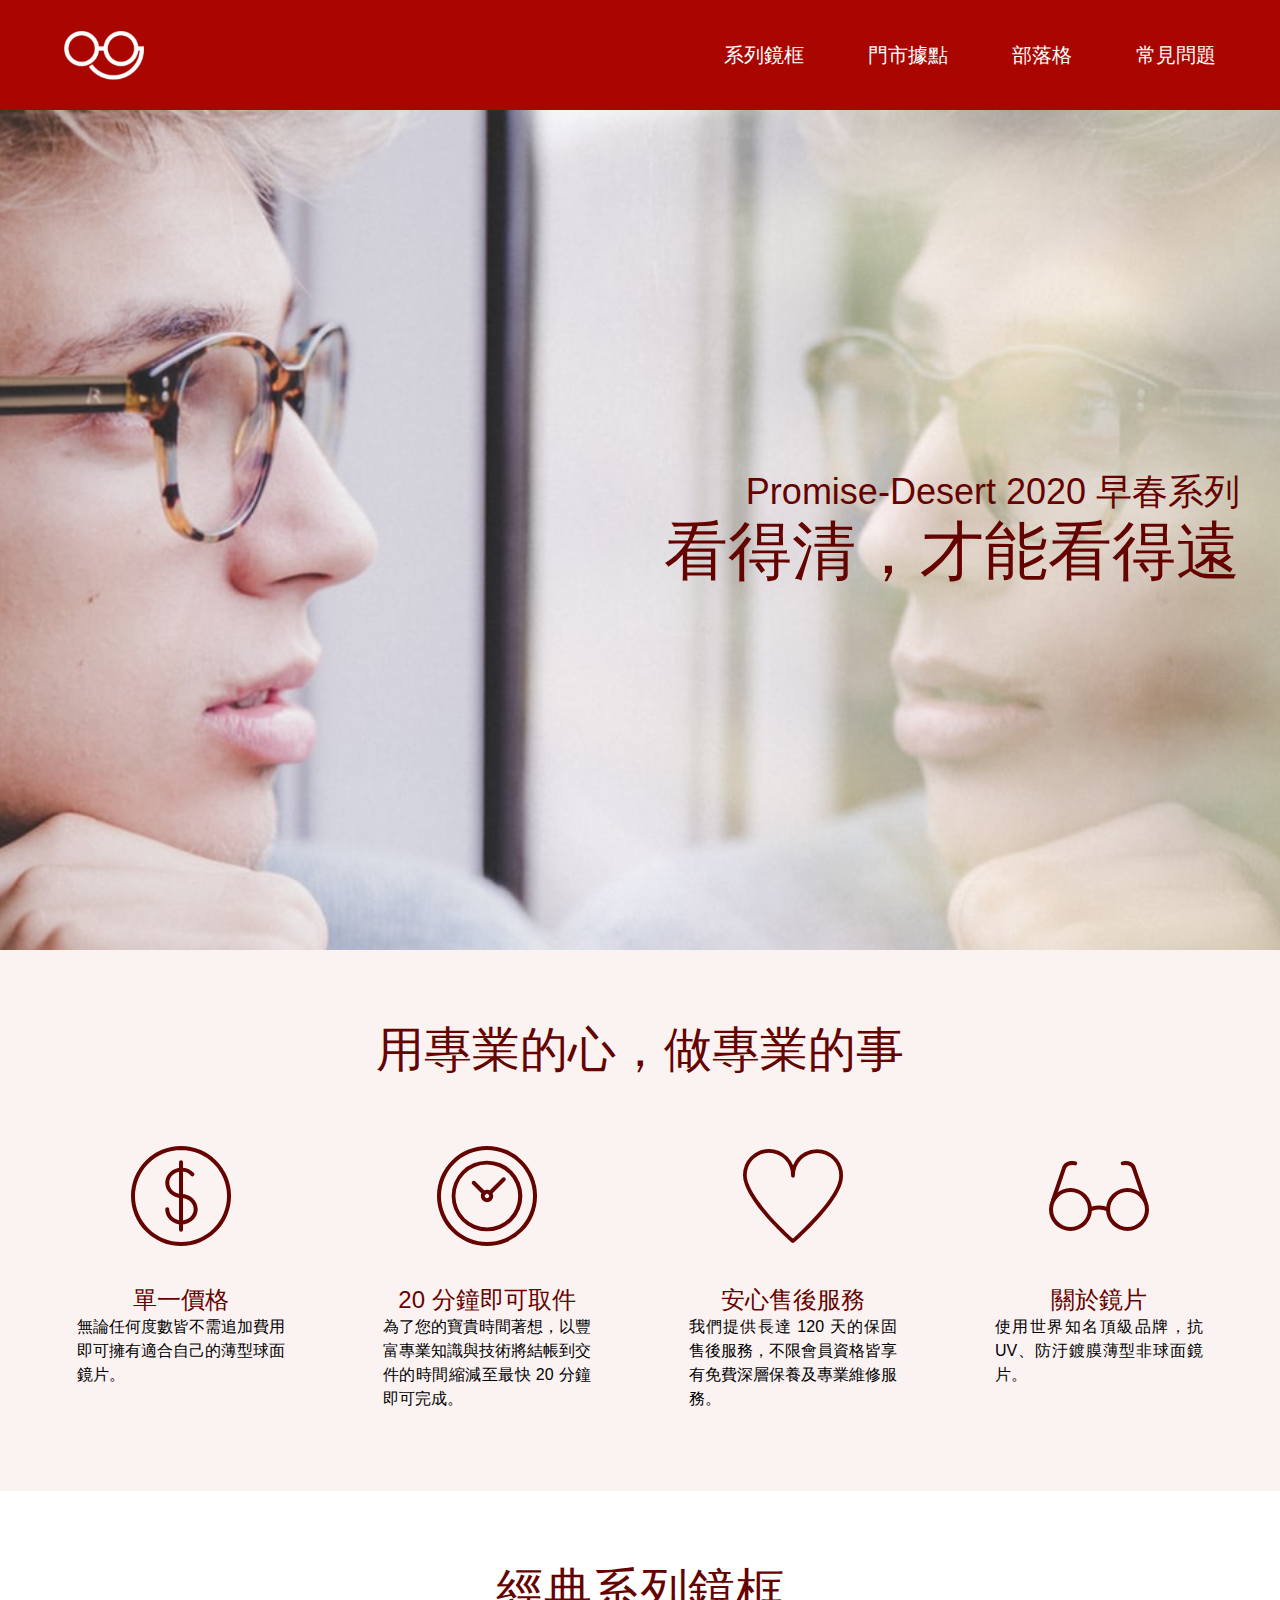
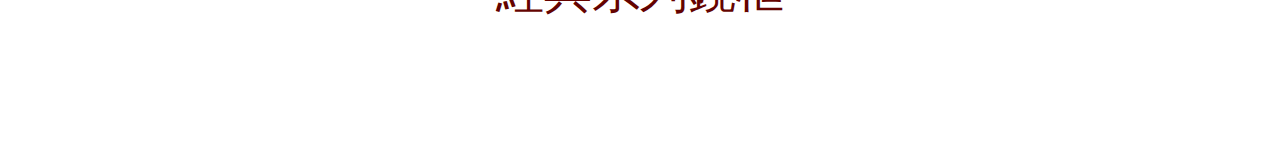
==== week3_homeWork/index.html @ 929990c9 "working hard" ====
<!DOCTYPE html>
<html lang="en">
<head>
  <meta charset="UTF-8">
  <meta name="viewport" content="width=device-width, initial-scale=1.0">
  <title>首頁</title>
  <link rel="stylesheet" href="css/style.min.css">
</head>
<body>
  <nav class="navBar">
    <div class="navWrap">
      <a href="#">
        <h1 class="nav-logo">六角眼鏡舖</h1>
      </a>
      <ul class="nav-list">
        <li class="nav-list-item"><a href="#">系列鏡框</a></li>
        <li class="nav-list-item"><a href="#">門市據點</a></li>
        <li class="nav-list-item"><a href="#">部落格</a></li>
        <li class="nav-list-item"><a href="#">常見問題</a></li>
      </ul>
    </div>
  </nav>
  <header class="banner">
    <div class="container h-100">
      <div class="banner-block h-100">
        <div class="banner-title">
          <h3>Promise-Desert 2020 早春系列</h3>
          <h2>看得清，才能看得遠</h2>
        </div>
      </div>
    </div>
  </header>
  <main>
    <section class="pro-section">
      <div class="container">
        <p class="section-title">用專業的心，做專業的事</p>
        <ul class="pro-list">
          <li class="pro-list-item">
            <div class="item-icon-dollar"></div>
            <h3>單一價格</h3>
            <p>無論任何度數皆不需追加費用即可擁有適合自己的薄型球面鏡片。</p>
          </li>
          <li class="pro-list-item">
            <div class="item-icon-clock"></div>
            <h3>20 分鐘即可取件</h3>
            <p>為了您的寶貴時間著想，以豐富專業知識與技術將結帳到交件的時間縮減至最快 20 分鐘即可完成。</p>
          </li>
          <li class="pro-list-item">
            <div class="item-icon-heart"></div>
            <h3>安心售後服務</h3>
            <p>我們提供長達 120 天的保固售後服務，不限會員資格皆享有免費深層保養及專業維修服務。</p>
          </li>
          <li class="pro-list-item">
            <div class="item-icon-glasses"></div>
            <h3>關於鏡片</h3>
            <p>使用世界知名頂級品牌，抗UV、防汙鍍膜薄型非球面鏡片。</p>
          </li>
        </ul>
      </div>
    </section>
    <section class="classic-section">
      <div class="container">
        <p class="section-title">經典系列鏡框</p>
        <ul class="pro-list">
          <li class="pro-list-item">
          </li>
          <li class="pro-list-item">
          </li>
          <li class="pro-list-item">
          </li>
          <li class="pro-list-item">
          </li>
        </ul>
      </div>
    </section>
    <section></section>
    <section></section>
    <section></section>
  </main>
  <footer class="container"></footer>
</body>
</html>
---- week3_homeWork/css/style.min.css ----
html,body,div,span,applet,object,iframe,h1,h2,h3,h4,h5,h6,p,blockquote,pre,a,abbr,acronym,address,big,cite,code,del,dfn,em,img,ins,kbd,q,s,samp,small,strike,strong,sub,sup,tt,var,b,u,i,center,dl,dt,dd,ol,ul,li,fieldset,form,label,legend,table,caption,tbody,tfoot,thead,tr,th,td,article,aside,canvas,details,embed,figure,figcaption,footer,header,hgroup,menu,nav,output,ruby,section,summary,time,mark,audio,video{margin:0;padding:0;border:0;font-size:100%;font:inherit;vertical-align:baseline}article,aside,details,figcaption,figure,footer,header,hgroup,menu,nav,section{display:block}body{line-height:1}ol,ul{list-style:none}blockquote,q{quotes:none}blockquote:before,blockquote:after,q:before,q:after{content:'';content:none}table{border-collapse:collapse;border-spacing:0}.h-100{height:100%}*{-webkit-box-sizing:border-box;box-sizing:border-box}body{font-family:-apple-system, BlinkMacSystemFont, "Segoe UI", "Microsoft JhengHei", Roboto, "Helvetica Neue", Arial, sans-serif;line-height:1.5}h1,h2,h3,h4,h5,h6{line-height:1.2}.container{max-width:1224px;margin:0 auto;padding-left:12px;padding-right:12px}.navBar{background-color:#aa0601;font-size:20px}.navBar .navWrap{display:-webkit-box;display:-ms-flexbox;display:flex;-webkit-box-pack:justify;-ms-flex-pack:justify;justify-content:space-between}.navBar .navWrap .nav-logo{background-image:url("../images/logo-new_工作區域 1.png");background-position:center center;background-repeat:no-repeat;width:80px;height:100%;text-indent:-999em;margin-left:64px}.navBar .navWrap .nav-list{display:-webkit-box;display:-ms-flexbox;display:flex;-webkit-box-pack:end;-ms-flex-pack:end;justify-content:flex-end}.navBar .navWrap .nav-list .nav-list-item{margin-top:40px;margin-right:64px;margin-bottom:40px}.navBar .navWrap .nav-list .nav-list-item a{text-decoration:none;color:white}.banner{height:840px;color:#650300;font-weight:500;background-image:url("../images/68.png");background-position:center center;background-size:cover}.banner .banner-block{display:-webkit-box;display:-ms-flexbox;display:flex;-webkit-box-pack:end;-ms-flex-pack:end;justify-content:flex-end;-webkit-box-align:center;-ms-flex-align:center;align-items:center}.banner .banner-block .banner-title{text-align:right}.banner .banner-block .banner-title h3{font-size:36px}.banner .banner-block .banner-title h2{font-size:64px}.section-title{padding-top:64px;padding-bottom:60px;font-size:48px;text-align:center}.pro-section{background-color:rgba(170,6,1,0.05)}.pro-section .section-title{color:#650300}.pro-list{display:-webkit-box;display:-ms-flexbox;display:flex;-webkit-box-pack:justify;-ms-flex-pack:justify;justify-content:space-between;-webkit-box-align:start;-ms-flex-align:start;align-items:flex-start}.pro-list .pro-list-item{display:-webkit-box;display:-ms-flexbox;display:flex;-ms-flex-wrap:wrap;flex-wrap:wrap;-webkit-box-pack:center;-ms-flex-pack:center;justify-content:center;-ms-flex-line-pack:center;align-content:center;margin-bottom:80px;width:23.5%}.pro-list .pro-list-item .item-icon-dollar,.pro-list .pro-list-item .item-icon-clock,.pro-list .pro-list-item .item-icon-heart,.pro-list .pro-list-item .item-icon-glasses{width:100%;height:100px;background-position:center center;background-repeat:no-repeat}.pro-list .pro-list-item h3{color:#650300;font-size:24px;padding-top:40px}.pro-list .pro-list-item p{text-align:justify;padding:0 37px}.item-icon-dollar{background-image:url("../images/iconfinder_circle-dollar_430089.svg")}.item-icon-clock{background-image:url("../images/iconfinder_clock-1_430090.svg")}.item-icon-heart{background-image:url("../images/iconfinder_heart_430099.svg")}.item-icon-glasses{background-image:url("../images/iconfinder_glasses_430098 (1).svg")}.classic-section .section-title{color:#650300}
/*# sourceMappingURL=style.min.css.map */
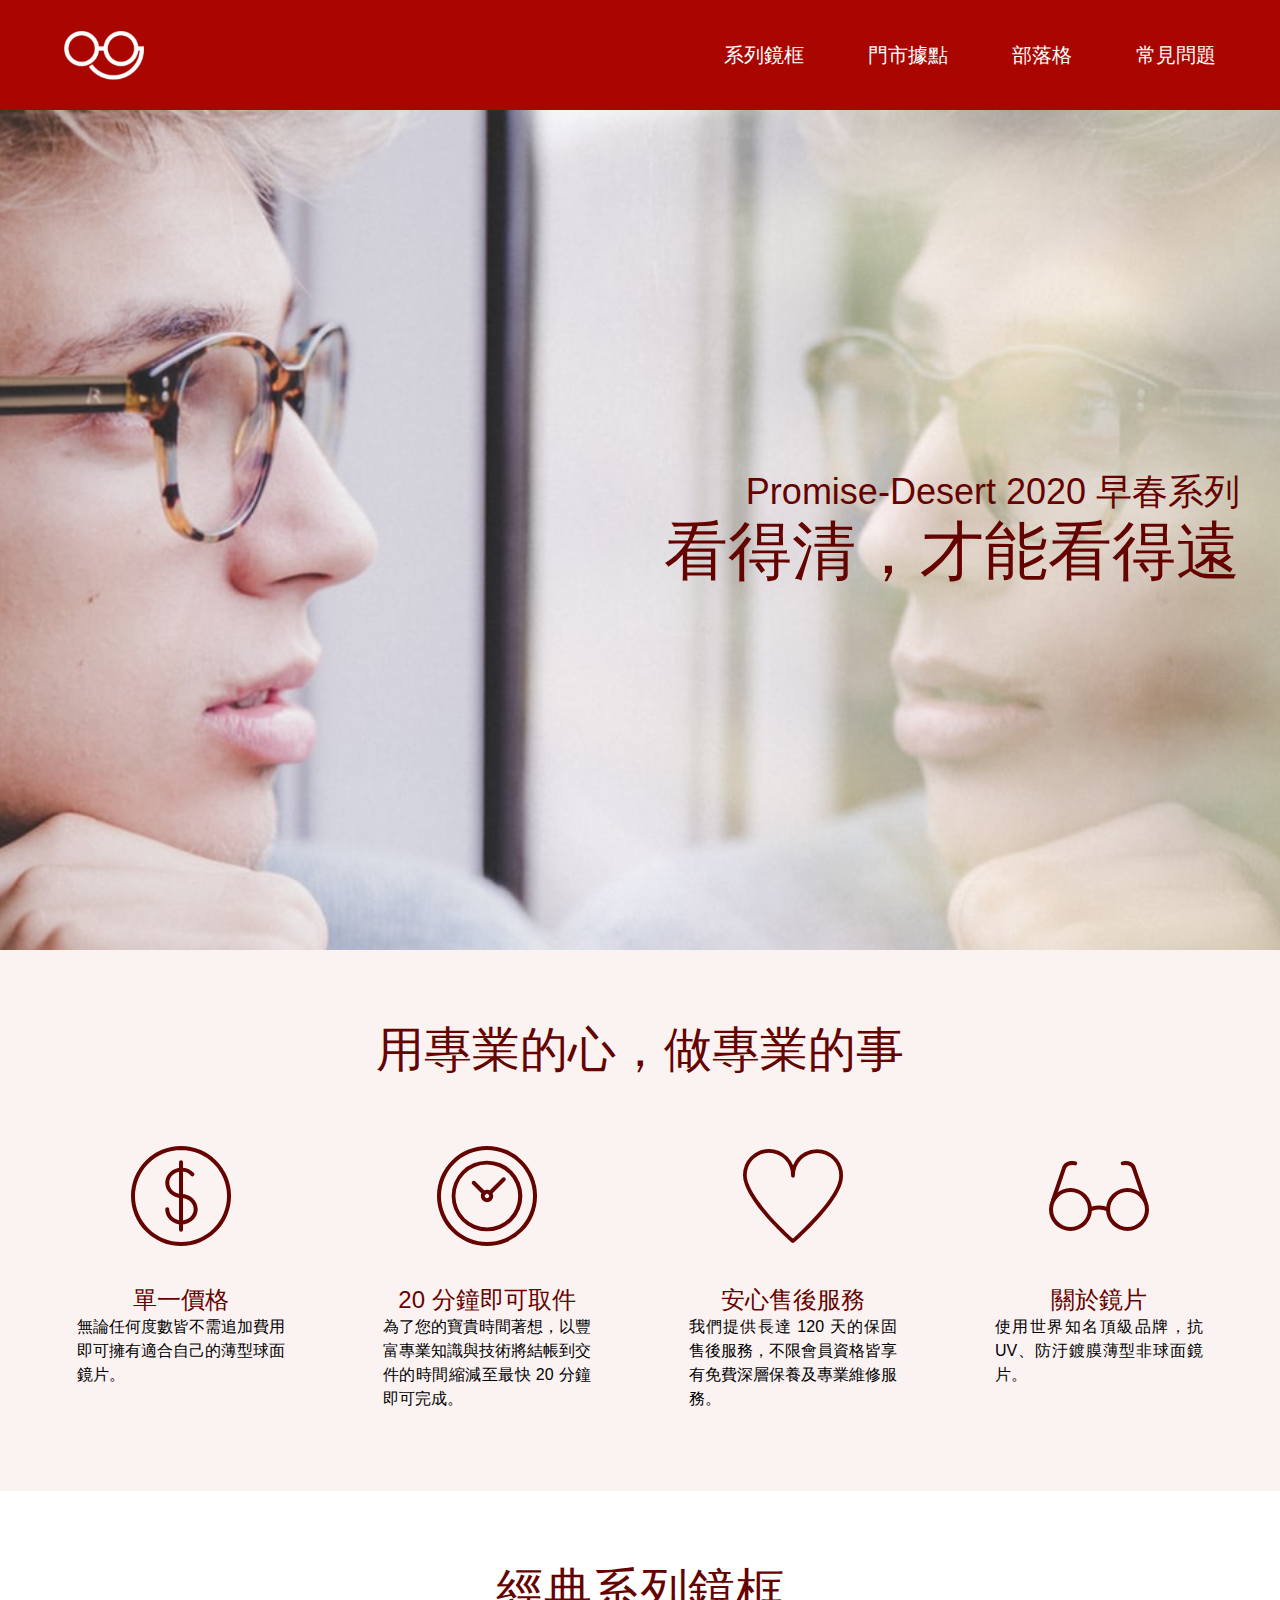
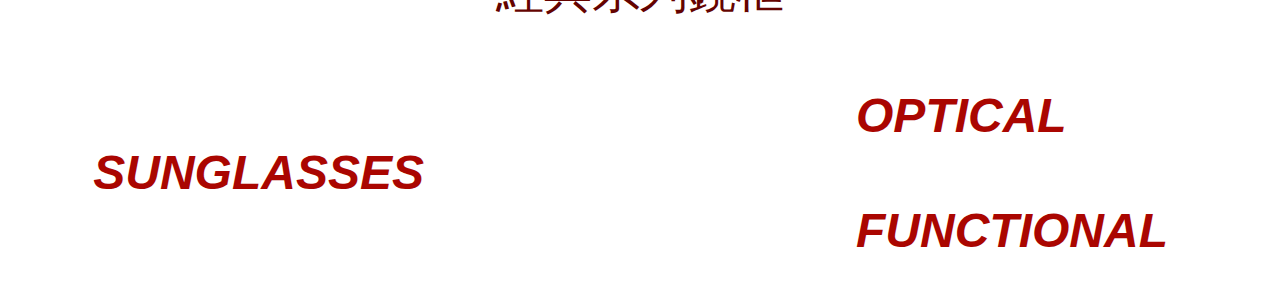
==== commit df8debf5: "working hard" ====
--- a/week3_homeWork/index.html
+++ b/week3_homeWork/index.html
@@ -61,14 +61,18 @@
     <section class="classic-section">
       <div class="container">
         <p class="section-title">經典系列鏡框</p>
-        <ul class="pro-list">
-          <li class="pro-list-item">
+        <ul class="classic-list">
+          <li class="classic-list-item w-100">
+            <img src="/images/8.png" alt="" class="item-img">
+            <h3><img src="/images/iconfinder_44_2529968.svg" alt="">OPTICAL</h3>
           </li>
-          <li class="pro-list-item">
+          <li class="classic-list-item w-100">
+            <img src="/images/pic.png" alt="" class="item-img">
+            <h3><img src="/images/Layer_1.svg" alt="">SUNGLASSES</h3>
           </li>
-          <li class="pro-list-item">
-          </li>
-          <li class="pro-list-item">
+          <li class="classic-list-item w-100">
+            <img src="/images/28.png" alt="" class="item-img">
+            <h3><img src="/images/Page-1.svg" alt="">FUNCTIONAL</h3>
           </li>
         </ul>
       </div>
--- a/week3_homeWork/css/style.min.css
+++ b/week3_homeWork/css/style.min.css
@@ -1,2 +1,2 @@
-html,body,div,span,applet,object,iframe,h1,h2,h3,h4,h5,h6,p,blockquote,pre,a,abbr,acronym,address,big,cite,code,del,dfn,em,img,ins,kbd,q,s,samp,small,strike,strong,sub,sup,tt,var,b,u,i,center,dl,dt,dd,ol,ul,li,fieldset,form,label,legend,table,caption,tbody,tfoot,thead,tr,th,td,article,aside,canvas,details,embed,figure,figcaption,footer,header,hgroup,menu,nav,output,ruby,section,summary,time,mark,audio,video{margin:0;padding:0;border:0;font-size:100%;font:inherit;vertical-align:baseline}article,aside,details,figcaption,figure,footer,header,hgroup,menu,nav,section{display:block}body{line-height:1}ol,ul{list-style:none}blockquote,q{quotes:none}blockquote:before,blockquote:after,q:before,q:after{content:'';content:none}table{border-collapse:collapse;border-spacing:0}.h-100{height:100%}*{-webkit-box-sizing:border-box;box-sizing:border-box}body{font-family:-apple-system, BlinkMacSystemFont, "Segoe UI", "Microsoft JhengHei", Roboto, "Helvetica Neue", Arial, sans-serif;line-height:1.5}h1,h2,h3,h4,h5,h6{line-height:1.2}.container{max-width:1224px;margin:0 auto;padding-left:12px;padding-right:12px}.navBar{background-color:#aa0601;font-size:20px}.navBar .navWrap{display:-webkit-box;display:-ms-flexbox;display:flex;-webkit-box-pack:justify;-ms-flex-pack:justify;justify-content:space-between}.navBar .navWrap .nav-logo{background-image:url("../images/logo-new_工作區域 1.png");background-position:center center;background-repeat:no-repeat;width:80px;height:100%;text-indent:-999em;margin-left:64px}.navBar .navWrap .nav-list{display:-webkit-box;display:-ms-flexbox;display:flex;-webkit-box-pack:end;-ms-flex-pack:end;justify-content:flex-end}.navBar .navWrap .nav-list .nav-list-item{margin-top:40px;margin-right:64px;margin-bottom:40px}.navBar .navWrap .nav-list .nav-list-item a{text-decoration:none;color:white}.banner{height:840px;color:#650300;font-weight:500;background-image:url("../images/68.png");background-position:center center;background-size:cover}.banner .banner-block{display:-webkit-box;display:-ms-flexbox;display:flex;-webkit-box-pack:end;-ms-flex-pack:end;justify-content:flex-end;-webkit-box-align:center;-ms-flex-align:center;align-items:center}.banner .banner-block .banner-title{text-align:right}.banner .banner-block .banner-title h3{font-size:36px}.banner .banner-block .banner-title h2{font-size:64px}.section-title{padding-top:64px;padding-bottom:60px;font-size:48px;text-align:center}.pro-section{background-color:rgba(170,6,1,0.05)}.pro-section .section-title{color:#650300}.pro-list{display:-webkit-box;display:-ms-flexbox;display:flex;-webkit-box-pack:justify;-ms-flex-pack:justify;justify-content:space-between;-webkit-box-align:start;-ms-flex-align:start;align-items:flex-start}.pro-list .pro-list-item{display:-webkit-box;display:-ms-flexbox;display:flex;-ms-flex-wrap:wrap;flex-wrap:wrap;-webkit-box-pack:center;-ms-flex-pack:center;justify-content:center;-ms-flex-line-pack:center;align-content:center;margin-bottom:80px;width:23.5%}.pro-list .pro-list-item .item-icon-dollar,.pro-list .pro-list-item .item-icon-clock,.pro-list .pro-list-item .item-icon-heart,.pro-list .pro-list-item .item-icon-glasses{width:100%;height:100px;background-position:center center;background-repeat:no-repeat}.pro-list .pro-list-item h3{color:#650300;font-size:24px;padding-top:40px}.pro-list .pro-list-item p{text-align:justify;padding:0 37px}.item-icon-dollar{background-image:url("../images/iconfinder_circle-dollar_430089.svg")}.item-icon-clock{background-image:url("../images/iconfinder_clock-1_430090.svg")}.item-icon-heart{background-image:url("../images/iconfinder_heart_430099.svg")}.item-icon-glasses{background-image:url("../images/iconfinder_glasses_430098 (1).svg")}.classic-section .section-title{color:#650300}
+html,body,div,span,applet,object,iframe,h1,h2,h3,h4,h5,h6,p,blockquote,pre,a,abbr,acronym,address,big,cite,code,del,dfn,em,img,ins,kbd,q,s,samp,small,strike,strong,sub,sup,tt,var,b,u,i,center,dl,dt,dd,ol,ul,li,fieldset,form,label,legend,table,caption,tbody,tfoot,thead,tr,th,td,article,aside,canvas,details,embed,figure,figcaption,footer,header,hgroup,menu,nav,output,ruby,section,summary,time,mark,audio,video{margin:0;padding:0;border:0;font-size:100%;font:inherit;vertical-align:baseline}article,aside,details,figcaption,figure,footer,header,hgroup,menu,nav,section{display:block}body{line-height:1}ol,ul{list-style:none}blockquote,q{quotes:none}blockquote:before,blockquote:after,q:before,q:after{content:'';content:none}table{border-collapse:collapse;border-spacing:0}.h-100{height:100%}.w-100{width:100%}*{-webkit-box-sizing:border-box;box-sizing:border-box}body{font-family:-apple-system, BlinkMacSystemFont, "Segoe UI", "Microsoft JhengHei", Roboto, "Helvetica Neue", Arial, sans-serif;line-height:1.5}h1,h2,h3,h4,h5,h6{line-height:1.2}.container{max-width:1224px;margin:0 auto;padding-left:12px;padding-right:12px}.navBar{background-color:#aa0601;font-size:20px}.navBar .navWrap{display:-webkit-box;display:-ms-flexbox;display:flex;-webkit-box-pack:justify;-ms-flex-pack:justify;justify-content:space-between}.navBar .navWrap .nav-logo{background-image:url("../images/logo-new_工作區域 1.png");background-position:center center;background-repeat:no-repeat;width:80px;height:100%;text-indent:-999em;margin-left:64px}.navBar .navWrap .nav-list{display:-webkit-box;display:-ms-flexbox;display:flex;-webkit-box-pack:end;-ms-flex-pack:end;justify-content:flex-end}.navBar .navWrap .nav-list .nav-list-item{margin-top:40px;margin-right:64px;margin-bottom:40px}.navBar .navWrap .nav-list .nav-list-item a{text-decoration:none;color:white}.banner{height:840px;color:#650300;font-weight:500;background-image:url("../images/68.png");background-position:center center;background-size:cover}.banner .banner-block{display:-webkit-box;display:-ms-flexbox;display:flex;-webkit-box-pack:end;-ms-flex-pack:end;justify-content:flex-end;-webkit-box-align:center;-ms-flex-align:center;align-items:center}.banner .banner-block .banner-title{text-align:right}.banner .banner-block .banner-title h3{font-size:36px}.banner .banner-block .banner-title h2{font-size:64px}.section-title{padding-top:64px;padding-bottom:60px;font-size:48px;text-align:center}.pro-section{background-color:rgba(170,6,1,0.05)}.pro-section .section-title{color:#650300}.pro-list{display:-webkit-box;display:-ms-flexbox;display:flex;-webkit-box-pack:justify;-ms-flex-pack:justify;justify-content:space-between;-webkit-box-align:start;-ms-flex-align:start;align-items:flex-start}.pro-list .pro-list-item{display:-webkit-box;display:-ms-flexbox;display:flex;-ms-flex-wrap:wrap;flex-wrap:wrap;-webkit-box-pack:center;-ms-flex-pack:center;justify-content:center;-ms-flex-line-pack:center;align-content:center;margin-bottom:80px;width:23.5%}.pro-list .pro-list-item .item-icon-dollar,.pro-list .pro-list-item .item-icon-clock,.pro-list .pro-list-item .item-icon-heart,.pro-list .pro-list-item .item-icon-glasses{width:100%;height:100px;background-position:center center;background-repeat:no-repeat}.pro-list .pro-list-item h3{color:#650300;font-size:24px;padding-top:40px}.pro-list .pro-list-item p{text-align:justify;padding:0 37px}.item-icon-dollar{background-image:url("../images/iconfinder_circle-dollar_430089.svg")}.item-icon-clock{background-image:url("../images/iconfinder_clock-1_430090.svg")}.item-icon-heart{background-image:url("../images/iconfinder_heart_430099.svg")}.item-icon-glasses{background-image:url("../images/iconfinder_glasses_430098 (1).svg")}.classic-section .section-title{color:#650300}.classic-list{display:-webkit-box;display:-ms-flexbox;display:flex;-ms-flex-wrap:wrap;flex-wrap:wrap}.classic-list .classic-list-item{display:-webkit-box;display:-ms-flexbox;display:flex;-ms-flex-wrap:nowrap;flex-wrap:nowrap}.classic-list .classic-list-item .item-img{width:66%;margin-right:2%;margin-bottom:2rem}.classic-list .classic-list-item h3{display:-webkit-box;display:-ms-flexbox;display:flex;-webkit-box-pack:center;-ms-flex-pack:center;justify-content:center;-webkit-box-align:center;-ms-flex-align:center;align-items:center;color:#aa0601;font-size:48px;font-weight:bold;font-style:italic}.classic-list .classic-list-item:nth-child(odd){-webkit-box-orient:horizontal;-webkit-box-direction:normal;-ms-flex-direction:row;flex-direction:row}.classic-list .classic-list-item:nth-child(even){-webkit-box-orient:horizontal;-webkit-box-direction:reverse;-ms-flex-direction:row-reverse;flex-direction:row-reverse}.classic-list .classic-list-item:last-child{margin-bottom:3rem}
 /*# sourceMappingURL=style.min.css.map */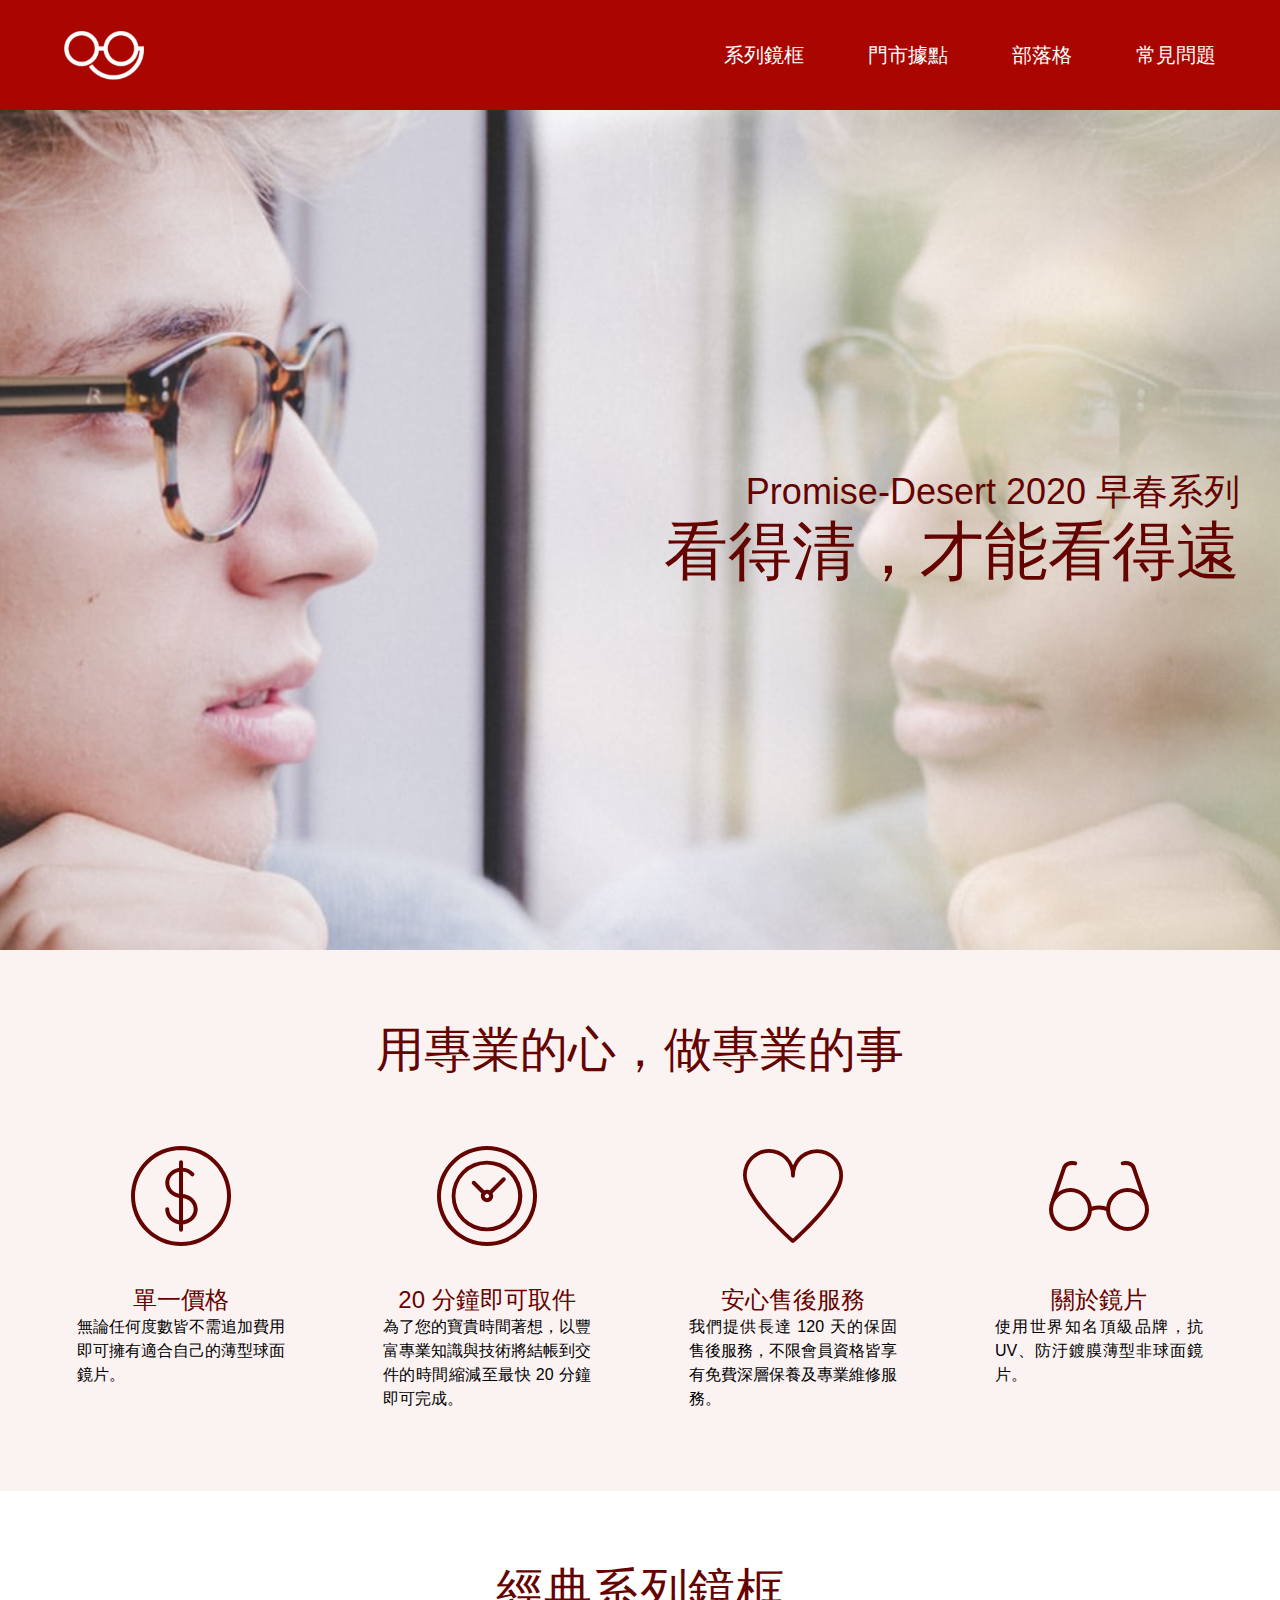
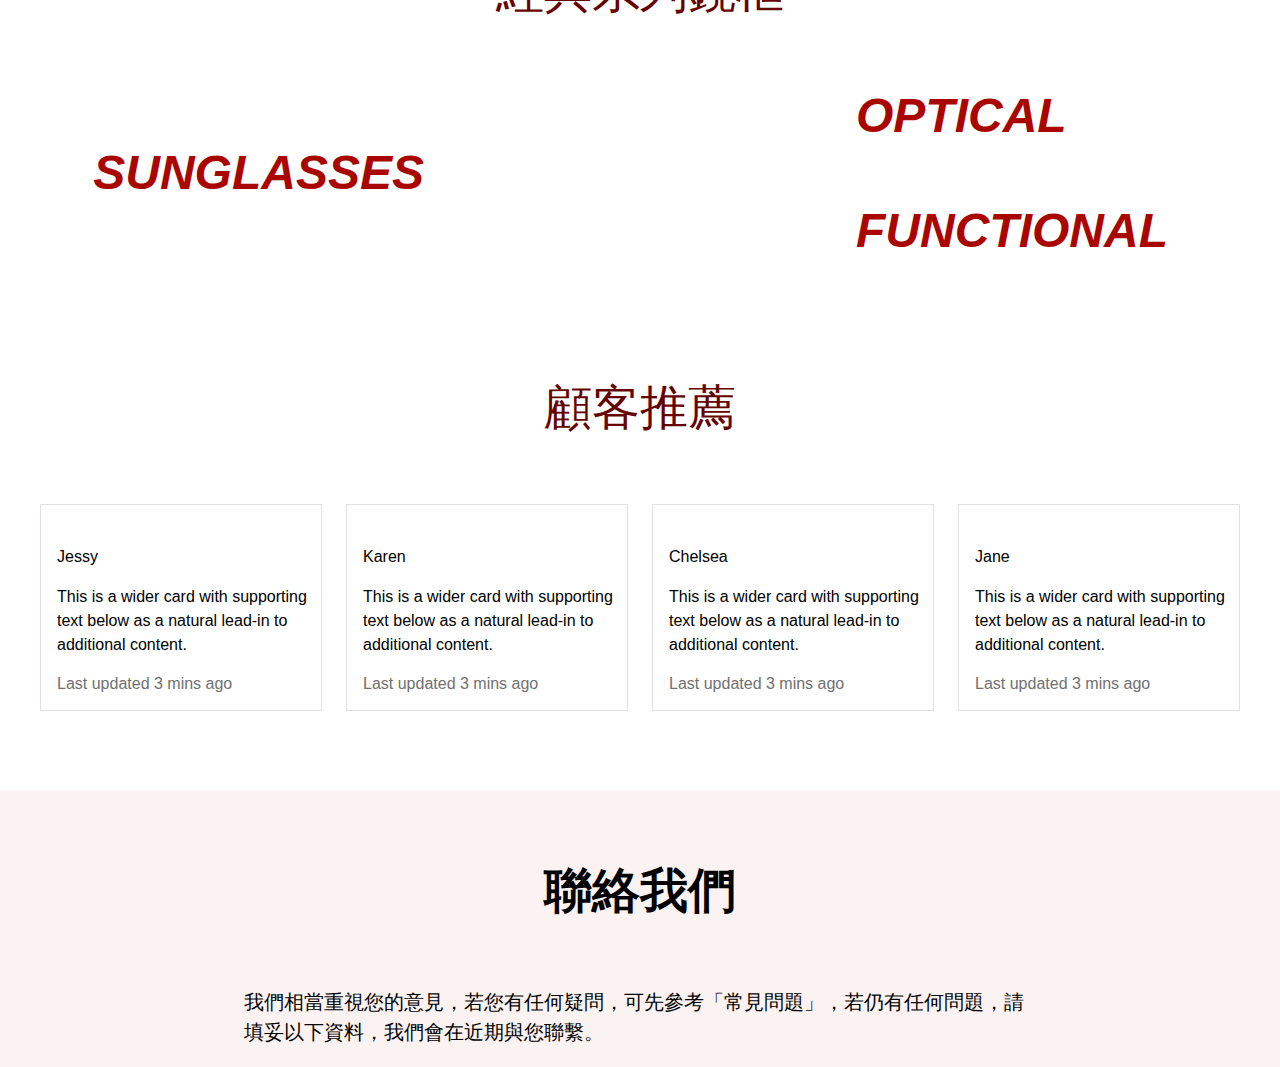
==== commit ac9d2e3a: "working hard" ====
--- a/week3_homeWork/index.html
+++ b/week3_homeWork/index.html
@@ -77,9 +77,44 @@
         </ul>
       </div>
     </section>
-    <section></section>
-    <section></section>
-    <section></section>
+    <section class="joint-section">
+    </section>
+    <section class="recommend-section">
+      <div class="container">
+        <p class="section-title">顧客推薦</p>
+        <ul class="recommend-list">
+          <li class="recommend-list-item">
+            <img src="/images/18.png" alt="">
+            <p class="name">Jessy</p>
+            <p class="content">This is a wider card with supporting text below as a natural lead-in to additional content.</p>
+            <p class="update-time">Last updated 3 mins ago</p>
+          </li>
+          <li class="recommend-list-item">
+            <img src="/images/25.png" alt="">
+            <p class="name">Karen</p>
+            <p class="content">This is a wider card with supporting text below as a natural lead-in to additional content.</p>
+            <p class="update-time">Last updated 3 mins ago</p>
+          </li>
+          <li class="recommend-list-item">
+            <img src="/images/36.png" alt="">
+            <p class="name">Chelsea</p>
+            <p class="content">This is a wider card with supporting text below as a natural lead-in to additional content.</p>
+            <p class="update-time">Last updated 3 mins ago</p>
+          </li>
+          <li class="recommend-list-item">
+            <img src="/images/45.png" alt="">
+            <p class="name">Jane</p>
+            <p class="content">This is a wider card with supporting text below as a natural lead-in to additional content.</p>
+            <p class="update-time">Last updated 3 mins ago</p>
+          </li>
+        </ul>
+    </section>
+    <section class="contact-section">
+      <div class="contact-container">
+        <p class="section-title">聯絡我們</p>
+        <p class="contact">我們相當重視您的意見，若您有任何疑問，可先參考「常見問題」，若仍有任何問題，請填妥以下資料，我們會在近期與您聯繫。</p>
+      </div>
+    </section>
   </main>
   <footer class="container"></footer>
 </body>
--- a/week3_homeWork/css/style.min.css
+++ b/week3_homeWork/css/style.min.css
@@ -1,2 +1,2 @@
-html,body,div,span,applet,object,iframe,h1,h2,h3,h4,h5,h6,p,blockquote,pre,a,abbr,acronym,address,big,cite,code,del,dfn,em,img,ins,kbd,q,s,samp,small,strike,strong,sub,sup,tt,var,b,u,i,center,dl,dt,dd,ol,ul,li,fieldset,form,label,legend,table,caption,tbody,tfoot,thead,tr,th,td,article,aside,canvas,details,embed,figure,figcaption,footer,header,hgroup,menu,nav,output,ruby,section,summary,time,mark,audio,video{margin:0;padding:0;border:0;font-size:100%;font:inherit;vertical-align:baseline}article,aside,details,figcaption,figure,footer,header,hgroup,menu,nav,section{display:block}body{line-height:1}ol,ul{list-style:none}blockquote,q{quotes:none}blockquote:before,blockquote:after,q:before,q:after{content:'';content:none}table{border-collapse:collapse;border-spacing:0}.h-100{height:100%}.w-100{width:100%}*{-webkit-box-sizing:border-box;box-sizing:border-box}body{font-family:-apple-system, BlinkMacSystemFont, "Segoe UI", "Microsoft JhengHei", Roboto, "Helvetica Neue", Arial, sans-serif;line-height:1.5}h1,h2,h3,h4,h5,h6{line-height:1.2}.container{max-width:1224px;margin:0 auto;padding-left:12px;padding-right:12px}.navBar{background-color:#aa0601;font-size:20px}.navBar .navWrap{display:-webkit-box;display:-ms-flexbox;display:flex;-webkit-box-pack:justify;-ms-flex-pack:justify;justify-content:space-between}.navBar .navWrap .nav-logo{background-image:url("../images/logo-new_工作區域 1.png");background-position:center center;background-repeat:no-repeat;width:80px;height:100%;text-indent:-999em;margin-left:64px}.navBar .navWrap .nav-list{display:-webkit-box;display:-ms-flexbox;display:flex;-webkit-box-pack:end;-ms-flex-pack:end;justify-content:flex-end}.navBar .navWrap .nav-list .nav-list-item{margin-top:40px;margin-right:64px;margin-bottom:40px}.navBar .navWrap .nav-list .nav-list-item a{text-decoration:none;color:white}.banner{height:840px;color:#650300;font-weight:500;background-image:url("../images/68.png");background-position:center center;background-size:cover}.banner .banner-block{display:-webkit-box;display:-ms-flexbox;display:flex;-webkit-box-pack:end;-ms-flex-pack:end;justify-content:flex-end;-webkit-box-align:center;-ms-flex-align:center;align-items:center}.banner .banner-block .banner-title{text-align:right}.banner .banner-block .banner-title h3{font-size:36px}.banner .banner-block .banner-title h2{font-size:64px}.section-title{padding-top:64px;padding-bottom:60px;font-size:48px;text-align:center}.pro-section{background-color:rgba(170,6,1,0.05)}.pro-section .section-title{color:#650300}.pro-list{display:-webkit-box;display:-ms-flexbox;display:flex;-webkit-box-pack:justify;-ms-flex-pack:justify;justify-content:space-between;-webkit-box-align:start;-ms-flex-align:start;align-items:flex-start}.pro-list .pro-list-item{display:-webkit-box;display:-ms-flexbox;display:flex;-ms-flex-wrap:wrap;flex-wrap:wrap;-webkit-box-pack:center;-ms-flex-pack:center;justify-content:center;-ms-flex-line-pack:center;align-content:center;margin-bottom:80px;width:23.5%}.pro-list .pro-list-item .item-icon-dollar,.pro-list .pro-list-item .item-icon-clock,.pro-list .pro-list-item .item-icon-heart,.pro-list .pro-list-item .item-icon-glasses{width:100%;height:100px;background-position:center center;background-repeat:no-repeat}.pro-list .pro-list-item h3{color:#650300;font-size:24px;padding-top:40px}.pro-list .pro-list-item p{text-align:justify;padding:0 37px}.item-icon-dollar{background-image:url("../images/iconfinder_circle-dollar_430089.svg")}.item-icon-clock{background-image:url("../images/iconfinder_clock-1_430090.svg")}.item-icon-heart{background-image:url("../images/iconfinder_heart_430099.svg")}.item-icon-glasses{background-image:url("../images/iconfinder_glasses_430098 (1).svg")}.classic-section .section-title{color:#650300}.classic-list{display:-webkit-box;display:-ms-flexbox;display:flex;-ms-flex-wrap:wrap;flex-wrap:wrap}.classic-list .classic-list-item{display:-webkit-box;display:-ms-flexbox;display:flex;-ms-flex-wrap:nowrap;flex-wrap:nowrap}.classic-list .classic-list-item .item-img{width:66%;margin-right:2%;margin-bottom:2rem}.classic-list .classic-list-item h3{display:-webkit-box;display:-ms-flexbox;display:flex;-webkit-box-pack:center;-ms-flex-pack:center;justify-content:center;-webkit-box-align:center;-ms-flex-align:center;align-items:center;color:#aa0601;font-size:48px;font-weight:bold;font-style:italic}.classic-list .classic-list-item:nth-child(odd){-webkit-box-orient:horizontal;-webkit-box-direction:normal;-ms-flex-direction:row;flex-direction:row}.classic-list .classic-list-item:nth-child(even){-webkit-box-orient:horizontal;-webkit-box-direction:reverse;-ms-flex-direction:row-reverse;flex-direction:row-reverse}.classic-list .classic-list-item:last-child{margin-bottom:3rem}
+html,body,div,span,applet,object,iframe,h1,h2,h3,h4,h5,h6,p,blockquote,pre,a,abbr,acronym,address,big,cite,code,del,dfn,em,img,ins,kbd,q,s,samp,small,strike,strong,sub,sup,tt,var,b,u,i,center,dl,dt,dd,ol,ul,li,fieldset,form,label,legend,table,caption,tbody,tfoot,thead,tr,th,td,article,aside,canvas,details,embed,figure,figcaption,footer,header,hgroup,menu,nav,output,ruby,section,summary,time,mark,audio,video{margin:0;padding:0;border:0;font-size:100%;font:inherit;vertical-align:baseline}article,aside,details,figcaption,figure,footer,header,hgroup,menu,nav,section{display:block}body{line-height:1}ol,ul{list-style:none}blockquote,q{quotes:none}blockquote:before,blockquote:after,q:before,q:after{content:'';content:none}table{border-collapse:collapse;border-spacing:0}.h-100{height:100%}.w-100{width:100%}*{-webkit-box-sizing:border-box;box-sizing:border-box}body{font-family:-apple-system, BlinkMacSystemFont, "Segoe UI", "Microsoft JhengHei", Roboto, "Helvetica Neue", Arial, sans-serif;line-height:1.5}h1,h2,h3,h4,h5,h6{line-height:1.2}.container{max-width:1224px;margin:0 auto;padding-left:12px;padding-right:12px}.contact-container{max-width:816px;margin:0 auto;padding-left:12px;padding-right:12px}.navBar{background-color:#aa0601;font-size:20px}.navBar .navWrap{display:-webkit-box;display:-ms-flexbox;display:flex;-webkit-box-pack:justify;-ms-flex-pack:justify;justify-content:space-between}.navBar .navWrap .nav-logo{background-image:url("../images/logo-new_工作區域 1.png");background-position:center center;background-repeat:no-repeat;width:80px;height:100%;text-indent:-999em;margin-left:64px}.navBar .navWrap .nav-list{display:-webkit-box;display:-ms-flexbox;display:flex;-webkit-box-pack:end;-ms-flex-pack:end;justify-content:flex-end}.navBar .navWrap .nav-list .nav-list-item{margin-top:40px;margin-right:64px;margin-bottom:40px}.navBar .navWrap .nav-list .nav-list-item a{text-decoration:none;color:white}.banner{height:840px;color:#650300;font-weight:500;background-image:url("../images/68.png");background-position:center center;background-size:cover}.banner .banner-block{display:-webkit-box;display:-ms-flexbox;display:flex;-webkit-box-pack:end;-ms-flex-pack:end;justify-content:flex-end;-webkit-box-align:center;-ms-flex-align:center;align-items:center}.banner .banner-block .banner-title{text-align:right}.banner .banner-block .banner-title h3{font-size:36px}.banner .banner-block .banner-title h2{font-size:64px}.section-title{padding-top:4rem;padding-bottom:60px;font-size:3rem;text-align:center}.pro-section{background-color:rgba(170,6,1,0.05)}.pro-section .section-title{color:#650300}.pro-list{display:-webkit-box;display:-ms-flexbox;display:flex;-webkit-box-pack:justify;-ms-flex-pack:justify;justify-content:space-between;-webkit-box-align:start;-ms-flex-align:start;align-items:flex-start}.pro-list .pro-list-item{display:-webkit-box;display:-ms-flexbox;display:flex;-ms-flex-wrap:wrap;flex-wrap:wrap;-webkit-box-pack:center;-ms-flex-pack:center;justify-content:center;-ms-flex-line-pack:center;align-content:center;margin-bottom:5rem;width:23.5%}.pro-list .pro-list-item .item-icon-dollar,.pro-list .pro-list-item .item-icon-clock,.pro-list .pro-list-item .item-icon-heart,.pro-list .pro-list-item .item-icon-glasses{width:100%;height:100px;background-position:center center;background-repeat:no-repeat}.pro-list .pro-list-item h3{color:#650300;font-size:24px;padding-top:40px}.pro-list .pro-list-item p{text-align:justify;padding:0 37px}.item-icon-dollar{background-image:url("../images/iconfinder_circle-dollar_430089.svg")}.item-icon-clock{background-image:url("../images/iconfinder_clock-1_430090.svg")}.item-icon-heart{background-image:url("../images/iconfinder_heart_430099.svg")}.item-icon-glasses{background-image:url("../images/iconfinder_glasses_430098 (1).svg")}.classic-section .section-title{color:#650300}.classic-list{display:-webkit-box;display:-ms-flexbox;display:flex;-ms-flex-wrap:wrap;flex-wrap:wrap}.classic-list .classic-list-item{display:-webkit-box;display:-ms-flexbox;display:flex;-ms-flex-wrap:nowrap;flex-wrap:nowrap}.classic-list .classic-list-item .item-img{width:66%;margin-right:2%;margin-bottom:2rem}.classic-list .classic-list-item h3{display:-webkit-box;display:-ms-flexbox;display:flex;-webkit-box-pack:center;-ms-flex-pack:center;justify-content:center;-webkit-box-align:center;-ms-flex-align:center;align-items:center;color:#aa0601;font-size:48px;font-weight:bold;font-style:italic}.classic-list .classic-list-item:nth-child(odd){-webkit-box-orient:horizontal;-webkit-box-direction:normal;-ms-flex-direction:row;flex-direction:row}.classic-list .classic-list-item:nth-child(even){-webkit-box-orient:horizontal;-webkit-box-direction:reverse;-ms-flex-direction:row-reverse;flex-direction:row-reverse}.classic-list .classic-list-item:last-child{margin-bottom:3rem}.recommend-section .section-title{color:#650300}.recommend-section .recommend-list{display:-webkit-box;display:-ms-flexbox;display:flex;-webkit-box-pack:justify;-ms-flex-pack:justify;justify-content:space-between}.recommend-section .recommend-list .recommend-list-item{border:1px solid #dee2e6;width:23.5%;margin-bottom:5rem}.recommend-section .recommend-list .recommend-list-item .name{font-weight:500}.recommend-section .recommend-list .recommend-list-item .name,.recommend-section .recommend-list .recommend-list-item .content,.recommend-section .recommend-list .recommend-list-item .upsate-time{padding:1rem 0 0 1rem}.recommend-section .recommend-list .recommend-list-item .update-time{color:#707070;line-height:21px;padding:1rem 0 1rem 1rem}.contact-section{background-color:rgba(170,6,1,0.05)}.contact-section .section-title{color:#000;font-weight:600}.contact-section .contact{font-size:20px;padding-bottom:1.25rem}
 /*# sourceMappingURL=style.min.css.map */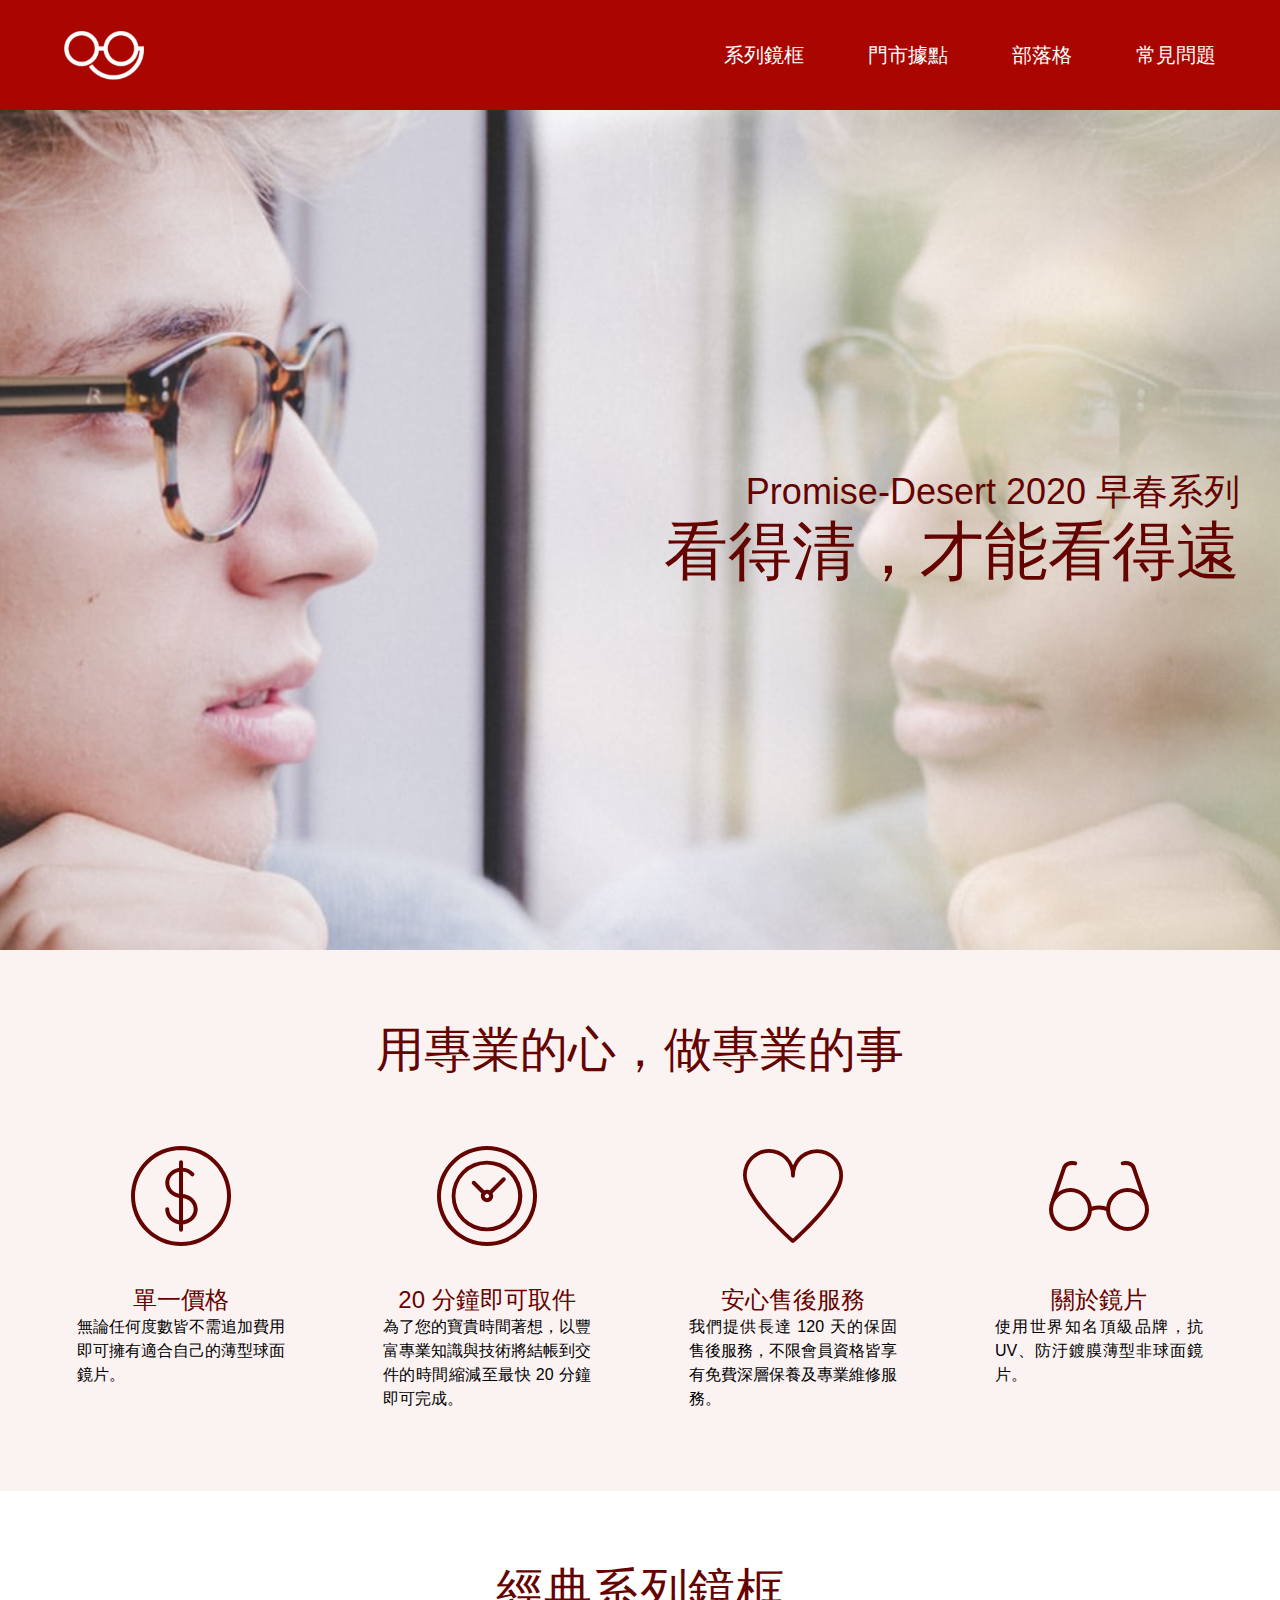
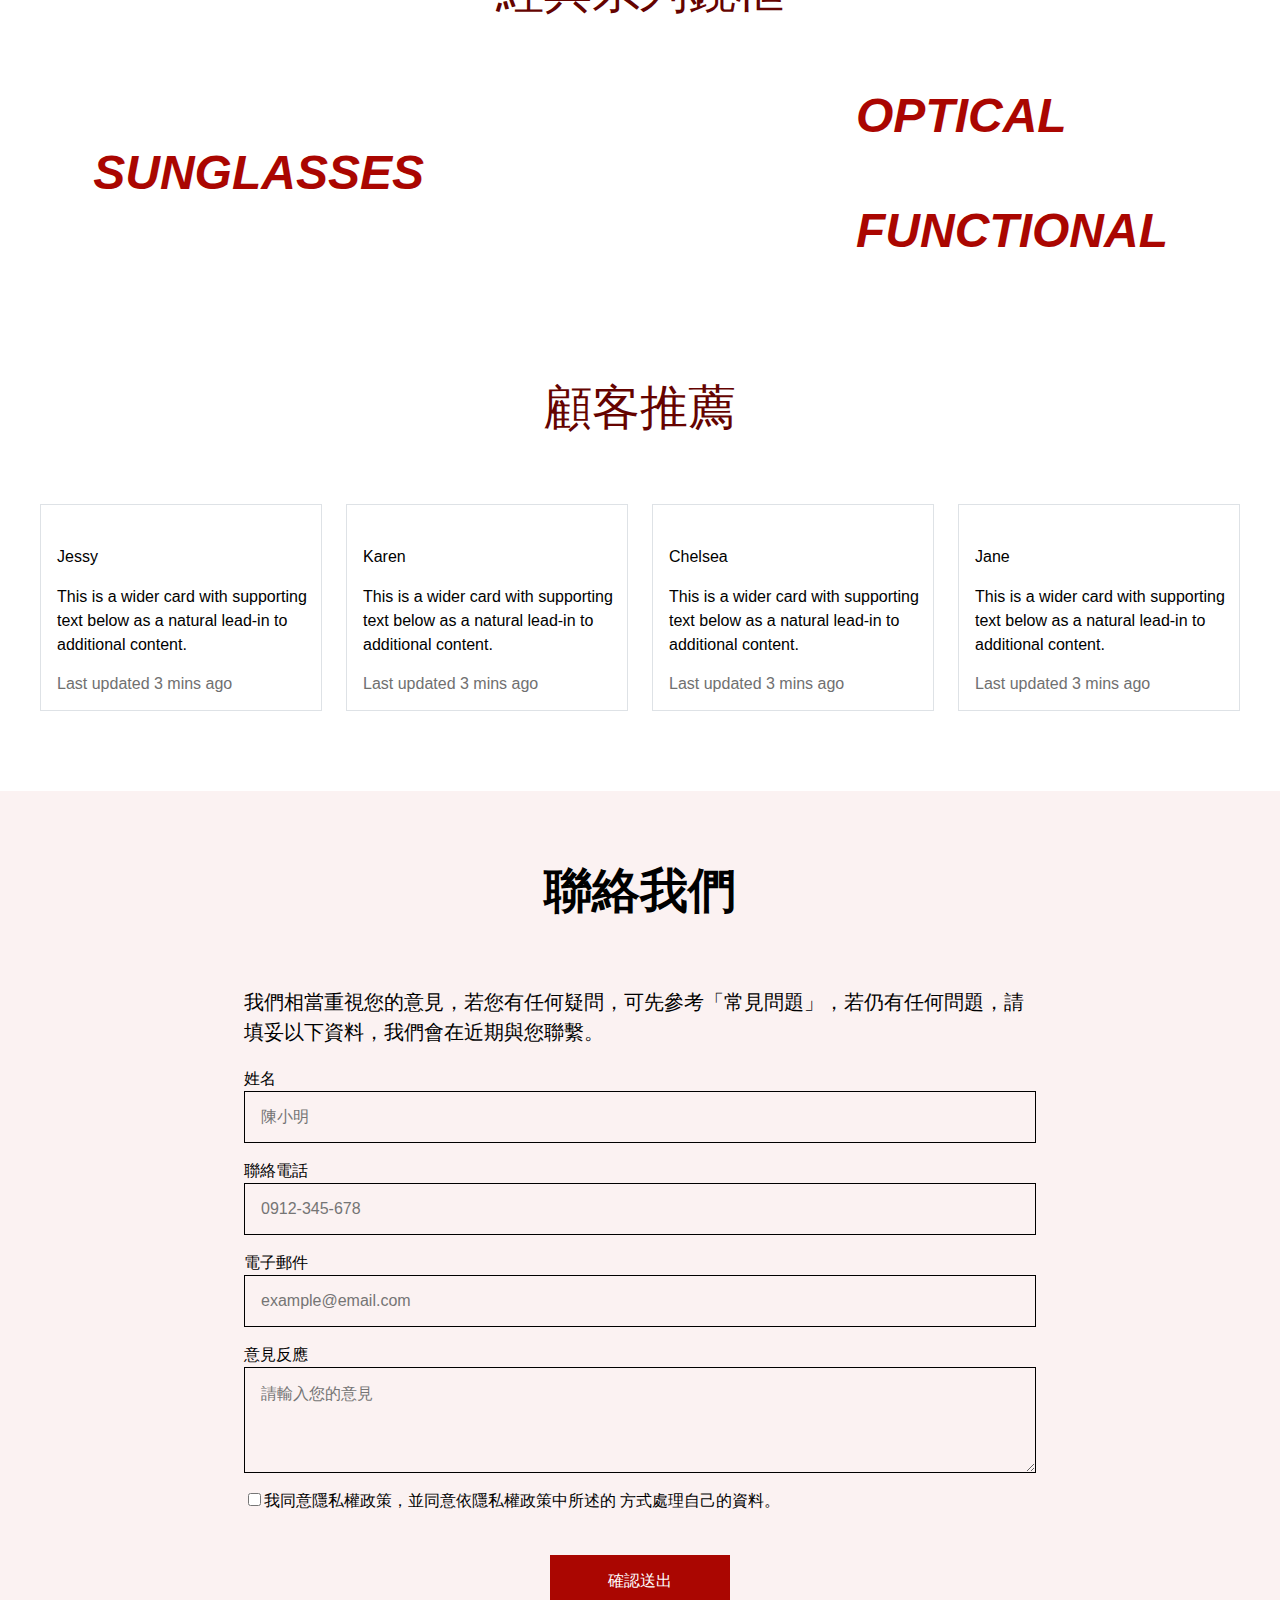
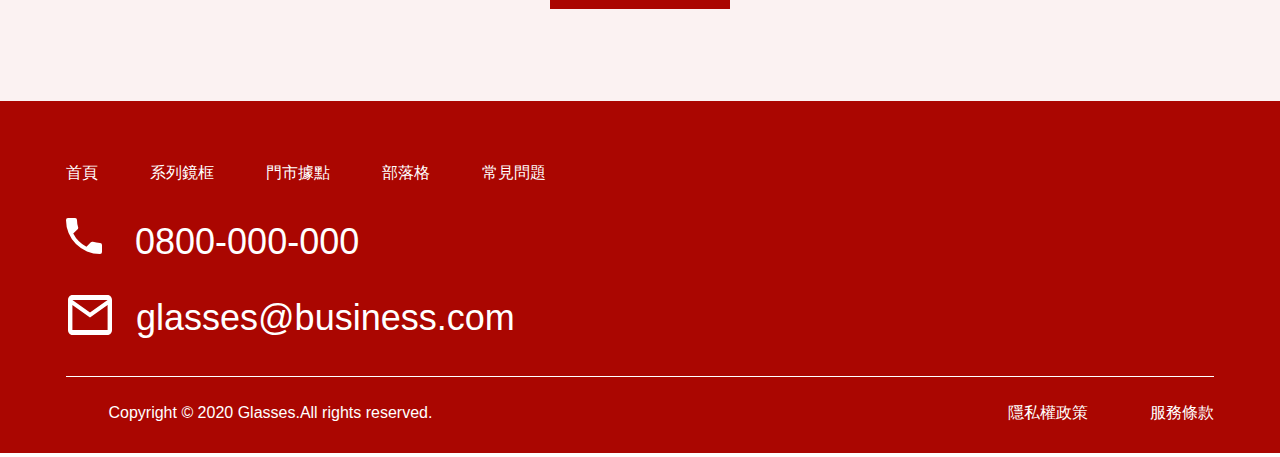
==== commit af054949: "working hard" ====
--- a/week3_homeWork/index.html
+++ b/week3_homeWork/index.html
@@ -113,9 +113,95 @@
       <div class="contact-container">
         <p class="section-title">聯絡我們</p>
         <p class="contact">我們相當重視您的意見，若您有任何疑問，可先參考「常見問題」，若仍有任何問題，請填妥以下資料，我們會在近期與您聯繫。</p>
+        <form>
+          <div class="form-item">
+            <label for="contact-name">姓名</label>
+            <input type="text" id="contact-name" placeholder="陳小明">
+          </div>
+          <div class="form-item">
+            <label for="contact-tel">聯絡電話</label>
+            <input type="tel" id="contact-tel" placeholder="0912-345-678">
+          </div>
+          <div class="form-item">
+            <label for="contact-email">電子郵件</label>
+            <input type="email" id="contact-email" placeholder="example@email.com">
+          </div>
+          <div class="form-item">
+            <label for="contact-suggestion">意見反應</label>
+            <textarea id="contact-suggestion" cols="19" rows="4" placeholder="請輸入您的意見"></textarea>
+          </div>
+          <label class="form-agree">
+            <input type="checkbox">我同意隱私權政策，並同意依隱私權政策中所述的 方式處理自己的資料。
+            <span class="contact-agree-box"></span>
+          </label>
+          <input class="text-regular" type="submit" value="確認送出">
+        </form>
       </div>
     </section>
   </main>
-  <footer class="container"></footer>
+  <footer class="footer text-white">
+    <div class="container">
+      <div class="footer-div">
+        <ul class="footer-nav">
+          <li class="footer-nav-item">
+            <a href="#" class="text-white">首頁</a>
+          </li>
+          <li class="footer-nav-item">
+            <a href="#" class="text-white">系列鏡框</a>
+          </li>
+          <li class="footer-nav-item">
+            <a href="#" class="text-white">門市據點</a>
+          </li>
+          <li class="footer-nav-item">
+            <a href="#" class="text-white">部落格</a>
+          </li>
+          <li class="footer-nav-item">
+            <a href="#" class="text-white">常見問題</a>
+          </li>
+        </ul>
+        <ul class="footer-icon">
+          <li class="footer-icon-item">
+            <a href="#" class="text-white">
+              <img src="/images/ic_social_fb.svg" alt="">
+            </a>
+          </li>
+          <li class="footer-icon-item">
+            <a href="#" class="text-white">
+              <img src="/images/ic_social_ig.svg" alt="">
+            </a>
+          </li>
+          <li class="footer-icon-item">
+            <a href="#" class="text-white">
+              <img src="/images/ic_social_line.svg" alt="">
+            </a>
+          </li>
+        </ul>
+      </div>
+      <div class="footer-info">
+        <div class="footer-info-wrap">
+          <p>
+            <img src="images/ic_phone_48px.svg" alt="">
+            <span>0800-000-000</span>
+          </p>
+          <p>
+            <img src="images/ic_mail_outline_24px.svg" alt="">
+            <span>glasses@business.com</span>
+          </p>
+        </div>
+      </div>
+      <div class="footer-bottom">
+        <ul class="footer-bottom-ul">
+          <li>
+            <img src="/images/logo-new_工作區域 1.png" alt="">
+            <span>Copyright © 2020 Glasses.All rights reserved.</span>
+          </li>
+        </ul>
+        <ul class="footer-last-ul">
+          <li>隱私權政策</li>
+          <li>服務條款</li>
+        </ul>
+      </div>
+    </div>
+  </footer>
 </body>
 </html>--- a/week3_homeWork/css/style.min.css
+++ b/week3_homeWork/css/style.min.css
@@ -1,2 +1,2 @@
-html,body,div,span,applet,object,iframe,h1,h2,h3,h4,h5,h6,p,blockquote,pre,a,abbr,acronym,address,big,cite,code,del,dfn,em,img,ins,kbd,q,s,samp,small,strike,strong,sub,sup,tt,var,b,u,i,center,dl,dt,dd,ol,ul,li,fieldset,form,label,legend,table,caption,tbody,tfoot,thead,tr,th,td,article,aside,canvas,details,embed,figure,figcaption,footer,header,hgroup,menu,nav,output,ruby,section,summary,time,mark,audio,video{margin:0;padding:0;border:0;font-size:100%;font:inherit;vertical-align:baseline}article,aside,details,figcaption,figure,footer,header,hgroup,menu,nav,section{display:block}body{line-height:1}ol,ul{list-style:none}blockquote,q{quotes:none}blockquote:before,blockquote:after,q:before,q:after{content:'';content:none}table{border-collapse:collapse;border-spacing:0}.h-100{height:100%}.w-100{width:100%}*{-webkit-box-sizing:border-box;box-sizing:border-box}body{font-family:-apple-system, BlinkMacSystemFont, "Segoe UI", "Microsoft JhengHei", Roboto, "Helvetica Neue", Arial, sans-serif;line-height:1.5}h1,h2,h3,h4,h5,h6{line-height:1.2}.container{max-width:1224px;margin:0 auto;padding-left:12px;padding-right:12px}.contact-container{max-width:816px;margin:0 auto;padding-left:12px;padding-right:12px}.navBar{background-color:#aa0601;font-size:20px}.navBar .navWrap{display:-webkit-box;display:-ms-flexbox;display:flex;-webkit-box-pack:justify;-ms-flex-pack:justify;justify-content:space-between}.navBar .navWrap .nav-logo{background-image:url("../images/logo-new_工作區域 1.png");background-position:center center;background-repeat:no-repeat;width:80px;height:100%;text-indent:-999em;margin-left:64px}.navBar .navWrap .nav-list{display:-webkit-box;display:-ms-flexbox;display:flex;-webkit-box-pack:end;-ms-flex-pack:end;justify-content:flex-end}.navBar .navWrap .nav-list .nav-list-item{margin-top:40px;margin-right:64px;margin-bottom:40px}.navBar .navWrap .nav-list .nav-list-item a{text-decoration:none;color:white}.banner{height:840px;color:#650300;font-weight:500;background-image:url("../images/68.png");background-position:center center;background-size:cover}.banner .banner-block{display:-webkit-box;display:-ms-flexbox;display:flex;-webkit-box-pack:end;-ms-flex-pack:end;justify-content:flex-end;-webkit-box-align:center;-ms-flex-align:center;align-items:center}.banner .banner-block .banner-title{text-align:right}.banner .banner-block .banner-title h3{font-size:36px}.banner .banner-block .banner-title h2{font-size:64px}.section-title{padding-top:4rem;padding-bottom:60px;font-size:3rem;text-align:center}.pro-section{background-color:rgba(170,6,1,0.05)}.pro-section .section-title{color:#650300}.pro-list{display:-webkit-box;display:-ms-flexbox;display:flex;-webkit-box-pack:justify;-ms-flex-pack:justify;justify-content:space-between;-webkit-box-align:start;-ms-flex-align:start;align-items:flex-start}.pro-list .pro-list-item{display:-webkit-box;display:-ms-flexbox;display:flex;-ms-flex-wrap:wrap;flex-wrap:wrap;-webkit-box-pack:center;-ms-flex-pack:center;justify-content:center;-ms-flex-line-pack:center;align-content:center;margin-bottom:5rem;width:23.5%}.pro-list .pro-list-item .item-icon-dollar,.pro-list .pro-list-item .item-icon-clock,.pro-list .pro-list-item .item-icon-heart,.pro-list .pro-list-item .item-icon-glasses{width:100%;height:100px;background-position:center center;background-repeat:no-repeat}.pro-list .pro-list-item h3{color:#650300;font-size:24px;padding-top:40px}.pro-list .pro-list-item p{text-align:justify;padding:0 37px}.item-icon-dollar{background-image:url("../images/iconfinder_circle-dollar_430089.svg")}.item-icon-clock{background-image:url("../images/iconfinder_clock-1_430090.svg")}.item-icon-heart{background-image:url("../images/iconfinder_heart_430099.svg")}.item-icon-glasses{background-image:url("../images/iconfinder_glasses_430098 (1).svg")}.classic-section .section-title{color:#650300}.classic-list{display:-webkit-box;display:-ms-flexbox;display:flex;-ms-flex-wrap:wrap;flex-wrap:wrap}.classic-list .classic-list-item{display:-webkit-box;display:-ms-flexbox;display:flex;-ms-flex-wrap:nowrap;flex-wrap:nowrap}.classic-list .classic-list-item .item-img{width:66%;margin-right:2%;margin-bottom:2rem}.classic-list .classic-list-item h3{display:-webkit-box;display:-ms-flexbox;display:flex;-webkit-box-pack:center;-ms-flex-pack:center;justify-content:center;-webkit-box-align:center;-ms-flex-align:center;align-items:center;color:#aa0601;font-size:48px;font-weight:bold;font-style:italic}.classic-list .classic-list-item:nth-child(odd){-webkit-box-orient:horizontal;-webkit-box-direction:normal;-ms-flex-direction:row;flex-direction:row}.classic-list .classic-list-item:nth-child(even){-webkit-box-orient:horizontal;-webkit-box-direction:reverse;-ms-flex-direction:row-reverse;flex-direction:row-reverse}.classic-list .classic-list-item:last-child{margin-bottom:3rem}.recommend-section .section-title{color:#650300}.recommend-section .recommend-list{display:-webkit-box;display:-ms-flexbox;display:flex;-webkit-box-pack:justify;-ms-flex-pack:justify;justify-content:space-between}.recommend-section .recommend-list .recommend-list-item{border:1px solid #dee2e6;width:23.5%;margin-bottom:5rem}.recommend-section .recommend-list .recommend-list-item .name{font-weight:500}.recommend-section .recommend-list .recommend-list-item .name,.recommend-section .recommend-list .recommend-list-item .content,.recommend-section .recommend-list .recommend-list-item .upsate-time{padding:1rem 0 0 1rem}.recommend-section .recommend-list .recommend-list-item .update-time{color:#707070;line-height:21px;padding:1rem 0 1rem 1rem}.contact-section{background-color:rgba(170,6,1,0.05)}.contact-section .section-title{color:#000;font-weight:600}.contact-section .contact{font-size:20px;padding-bottom:1.25rem}
+html,body,div,span,applet,object,iframe,h1,h2,h3,h4,h5,h6,p,blockquote,pre,a,abbr,acronym,address,big,cite,code,del,dfn,em,img,ins,kbd,q,s,samp,small,strike,strong,sub,sup,tt,var,b,u,i,center,dl,dt,dd,ol,ul,li,fieldset,form,label,legend,table,caption,tbody,tfoot,thead,tr,th,td,article,aside,canvas,details,embed,figure,figcaption,footer,header,hgroup,menu,nav,output,ruby,section,summary,time,mark,audio,video{margin:0;padding:0;border:0;font-size:100%;font:inherit;vertical-align:baseline}article,aside,details,figcaption,figure,footer,header,hgroup,menu,nav,section{display:block}body{line-height:1}ol,ul{list-style:none}blockquote,q{quotes:none}blockquote:before,blockquote:after,q:before,q:after{content:'';content:none}table{border-collapse:collapse;border-spacing:0}.h-100{height:100%}.w-100{width:100%}.text-white{color:white !important;text-decoration:none !important}.text-medium{font-weight:500}.text-regular{font-weight:400}*{-webkit-box-sizing:border-box;box-sizing:border-box}body{font-family:-apple-system, BlinkMacSystemFont, "Segoe UI", "Microsoft JhengHei", Roboto, "Helvetica Neue", Arial, sans-serif;line-height:1.5}h1,h2,h3,h4,h5,h6{line-height:1.2}.container{max-width:1224px;margin:0 auto;padding-left:12px;padding-right:12px}.contact-container{max-width:816px;margin:0 auto;padding-left:12px;padding-right:12px}.navBar{background-color:#aa0601;font-size:20px}.navBar .navWrap{display:-webkit-box;display:-ms-flexbox;display:flex;-webkit-box-pack:justify;-ms-flex-pack:justify;justify-content:space-between}.navBar .navWrap .nav-logo{background-image:url("../images/logo-new_工作區域 1.png");background-position:center center;background-repeat:no-repeat;width:80px;height:100%;text-indent:-999em;margin-left:64px}.navBar .navWrap .nav-list{display:-webkit-box;display:-ms-flexbox;display:flex;-webkit-box-pack:end;-ms-flex-pack:end;justify-content:flex-end}.navBar .navWrap .nav-list .nav-list-item{margin-top:40px;margin-right:64px;margin-bottom:40px}.navBar .navWrap .nav-list .nav-list-item a{text-decoration:none;color:white}.banner{height:840px;color:#650300;font-weight:500;background-image:url("../images/68.png");background-position:center center;background-size:cover}.banner .banner-block{display:-webkit-box;display:-ms-flexbox;display:flex;-webkit-box-pack:end;-ms-flex-pack:end;justify-content:flex-end;-webkit-box-align:center;-ms-flex-align:center;align-items:center}.banner .banner-block .banner-title{text-align:right}.banner .banner-block .banner-title h3{font-size:36px}.banner .banner-block .banner-title h2{font-size:64px}.section-title{padding-top:4rem;padding-bottom:60px;font-size:3rem;text-align:center}.pro-section{background-color:rgba(170,6,1,0.05)}.pro-section .section-title{color:#650300}.pro-list{display:-webkit-box;display:-ms-flexbox;display:flex;-webkit-box-pack:justify;-ms-flex-pack:justify;justify-content:space-between;-webkit-box-align:start;-ms-flex-align:start;align-items:flex-start;-ms-flex-wrap:nowrap;flex-wrap:nowrap}.pro-list .pro-list-item{display:-webkit-box;display:-ms-flexbox;display:flex;-ms-flex-wrap:wrap;flex-wrap:wrap;-webkit-box-pack:center;-ms-flex-pack:center;justify-content:center;-ms-flex-line-pack:center;align-content:center;margin-bottom:5rem;width:23.5%}.pro-list .pro-list-item .item-icon-dollar,.pro-list .pro-list-item .item-icon-clock,.pro-list .pro-list-item .item-icon-heart,.pro-list .pro-list-item .item-icon-glasses{width:100%;height:100px;background-position:center center;background-repeat:no-repeat}.pro-list .pro-list-item h3{color:#650300;font-size:24px;padding-top:40px}.pro-list .pro-list-item p{text-align:justify;padding:0 37px}.item-icon-dollar{background-image:url("../images/iconfinder_circle-dollar_430089.svg")}.item-icon-clock{background-image:url("../images/iconfinder_clock-1_430090.svg")}.item-icon-heart{background-image:url("../images/iconfinder_heart_430099.svg")}.item-icon-glasses{background-image:url("../images/iconfinder_glasses_430098 (1).svg")}.classic-section .section-title{color:#650300}.classic-list{display:-webkit-box;display:-ms-flexbox;display:flex;-ms-flex-wrap:wrap;flex-wrap:wrap}.classic-list .classic-list-item{display:-webkit-box;display:-ms-flexbox;display:flex;-ms-flex-wrap:nowrap;flex-wrap:nowrap}.classic-list .classic-list-item .item-img{width:66%;margin-right:2%;margin-bottom:2rem}.classic-list .classic-list-item h3{display:-webkit-box;display:-ms-flexbox;display:flex;-webkit-box-pack:center;-ms-flex-pack:center;justify-content:center;-webkit-box-align:center;-ms-flex-align:center;align-items:center;color:#aa0601;font-size:48px;font-weight:bold;font-style:italic}.classic-list .classic-list-item:nth-child(odd){-webkit-box-orient:horizontal;-webkit-box-direction:normal;-ms-flex-direction:row;flex-direction:row}.classic-list .classic-list-item:nth-child(even){-webkit-box-orient:horizontal;-webkit-box-direction:reverse;-ms-flex-direction:row-reverse;flex-direction:row-reverse}.classic-list .classic-list-item:last-child{margin-bottom:3rem}.recommend-section .section-title{color:#650300}.recommend-section .recommend-list{display:-webkit-box;display:-ms-flexbox;display:flex;-webkit-box-pack:justify;-ms-flex-pack:justify;justify-content:space-between;-ms-flex-wrap:nowrap;flex-wrap:nowrap}.recommend-section .recommend-list .recommend-list-item{border:1px solid #dee2e6;width:23.5%;margin-bottom:5rem}.recommend-section .recommend-list .recommend-list-item .name{font-weight:500}.recommend-section .recommend-list .recommend-list-item .name,.recommend-section .recommend-list .recommend-list-item .content,.recommend-section .recommend-list .recommend-list-item .upsate-time{padding:1rem 0 0 1rem}.recommend-section .recommend-list .recommend-list-item .update-time{color:#707070;line-height:21px;padding:1rem 0 1rem 1rem}.contact-section{padding-bottom:92px;background-color:rgba(170,6,1,0.05)}.contact-section .section-title{color:#000;font-weight:600}.contact-section .contact{font-size:20px;padding-bottom:1.25rem}.contact-section input[type="submit"]{display:block;margin:2.625rem auto 0 auto;font-size:1rem;width:180px;height:54px;border:none;background-color:#aa0601;color:#fff;cursor:pointer}.contact-section .form-item{margin-bottom:1rem}.contact-section .form-item input,.contact-section .form-item textarea{font-size:16px;display:block;padding:1rem;width:100%;border:1px solid black;background-color:transparent}.footer{background-color:#aa0601;padding:3rem 0 28px 0}.footer-div{display:-webkit-box;display:-ms-flexbox;display:flex;-webkit-box-pack:justify;-ms-flex-pack:justify;justify-content:space-between}.footer-div .footer-nav{display:-webkit-box;display:-ms-flexbox;display:flex;-webkit-box-pack:start;-ms-flex-pack:start;justify-content:flex-start;-webkit-box-align:center;-ms-flex-align:center;align-items:center}.footer-div .footer-nav .footer-nav-item{padding-right:1.625rem;padding-left:1.625rem}.footer-div .footer-icon{display:-webkit-box;display:-ms-flexbox;display:flex;-webkit-box-pack:start;-ms-flex-pack:start;justify-content:flex-start;-webkit-box-align:center;-ms-flex-align:center;align-items:center}.footer-div .footer-icon .footer-icon-item{width:3rem;height:3rem;margin-left:1rem;margin-right:1rem}.footer-div .footer-icon .footer-icon-item:last-child{margin-right:1.625rem}.footer-info{font-size:36px;margin:18px 1.625rem 0 1.625rem;line-height:54px;border-bottom:#fff 1px solid}.footer-info p{margin-bottom:22px}.footer-info p span{margin-left:23px;vertical-align:top}.footer-info p:last-child span{margin-left:12px}.footer-bottom{margin:1.5rem 1.625rem 0 1.625rem;display:-webkit-box;display:-ms-flexbox;display:flex;-webkit-box-pack:justify;-ms-flex-pack:justify;justify-content:space-between;-webkit-box-align:center;-ms-flex-align:center;align-items:center}.footer-bottom .footer-bottom-ul{display:-webkit-box;display:-ms-flexbox;display:flex;-webkit-box-pack:start;-ms-flex-pack:start;justify-content:flex-start;-webkit-box-align:center;-ms-flex-align:center;align-items:center}.footer-bottom .footer-bottom-ul li>img,.footer-bottom .footer-bottom-ul li>span{vertical-align:middle}.footer-bottom .footer-bottom-ul span{margin-left:2.375rem}.footer-bottom .footer-last-ul{display:-webkit-box;display:-ms-flexbox;display:flex;-webkit-box-pack:justify;-ms-flex-pack:justify;justify-content:space-between}.footer-bottom .footer-last-ul li{margin-left:3.875rem}
 /*# sourceMappingURL=style.min.css.map */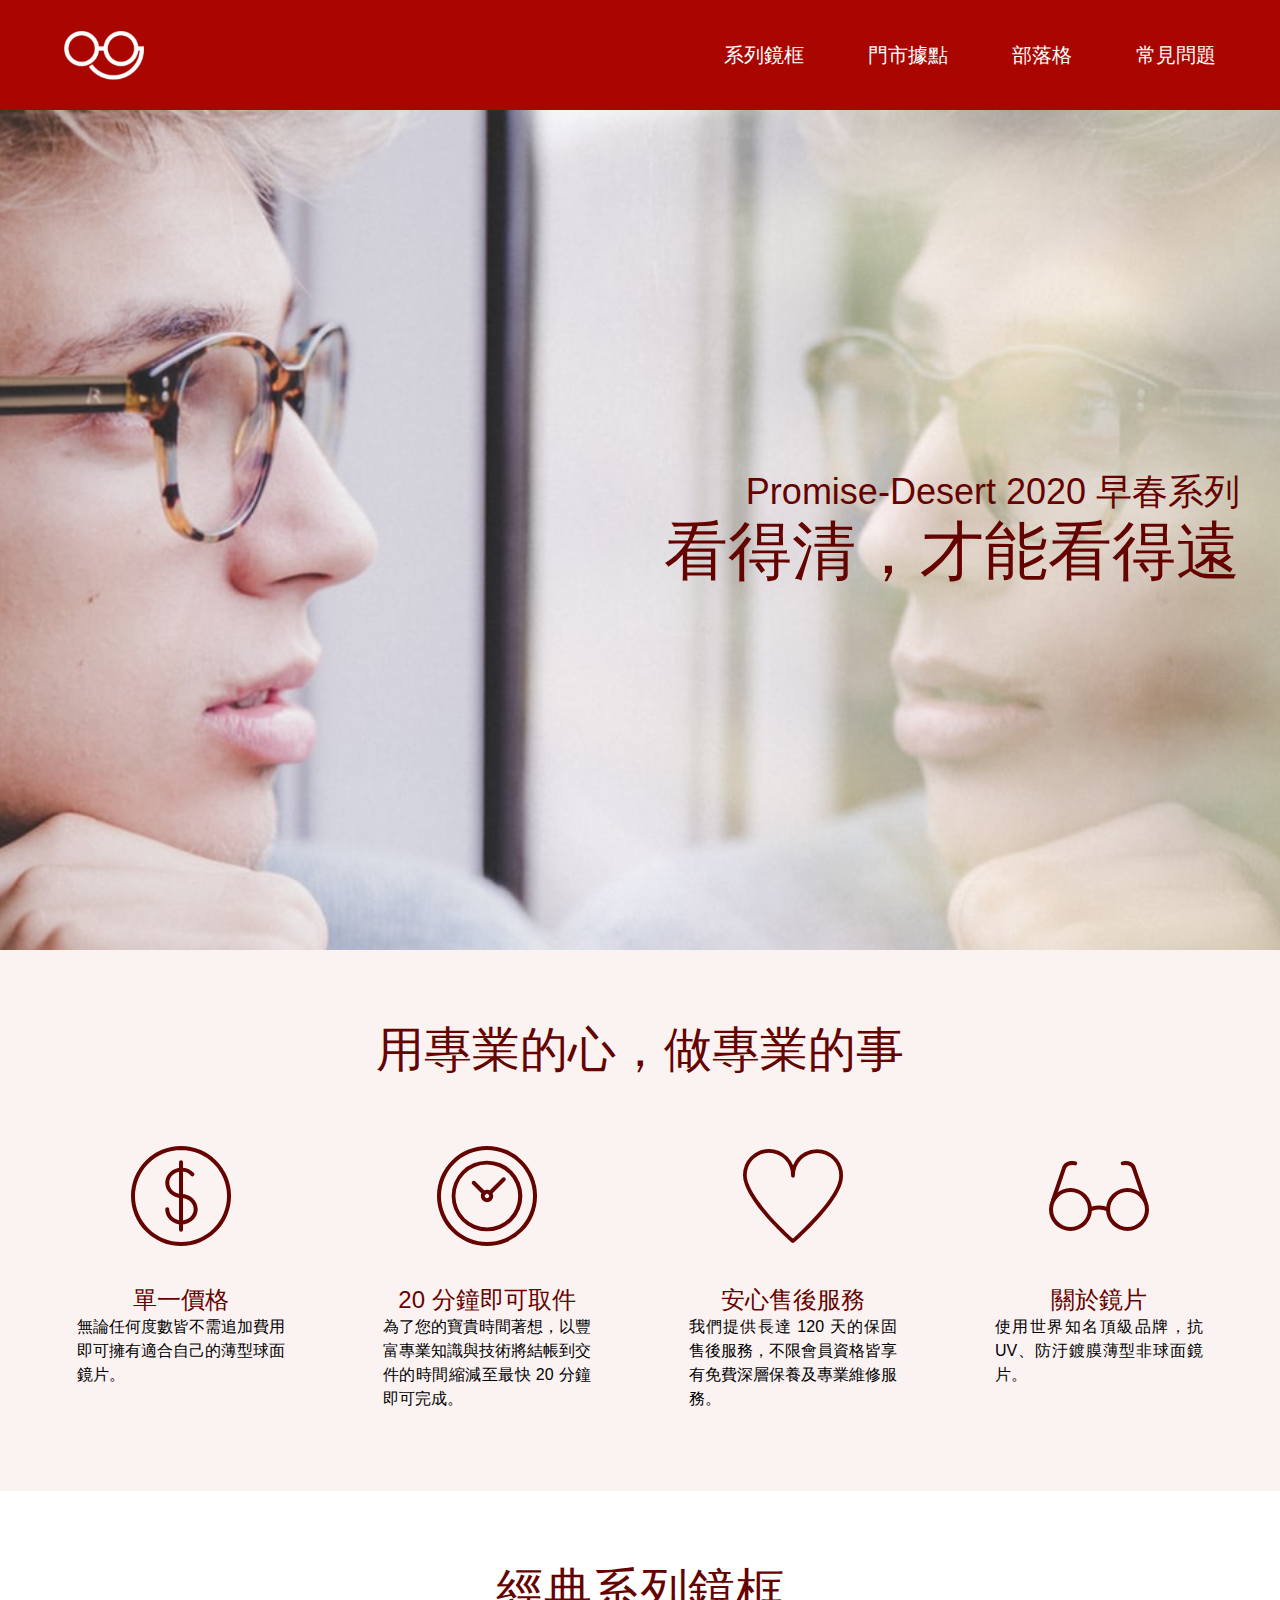
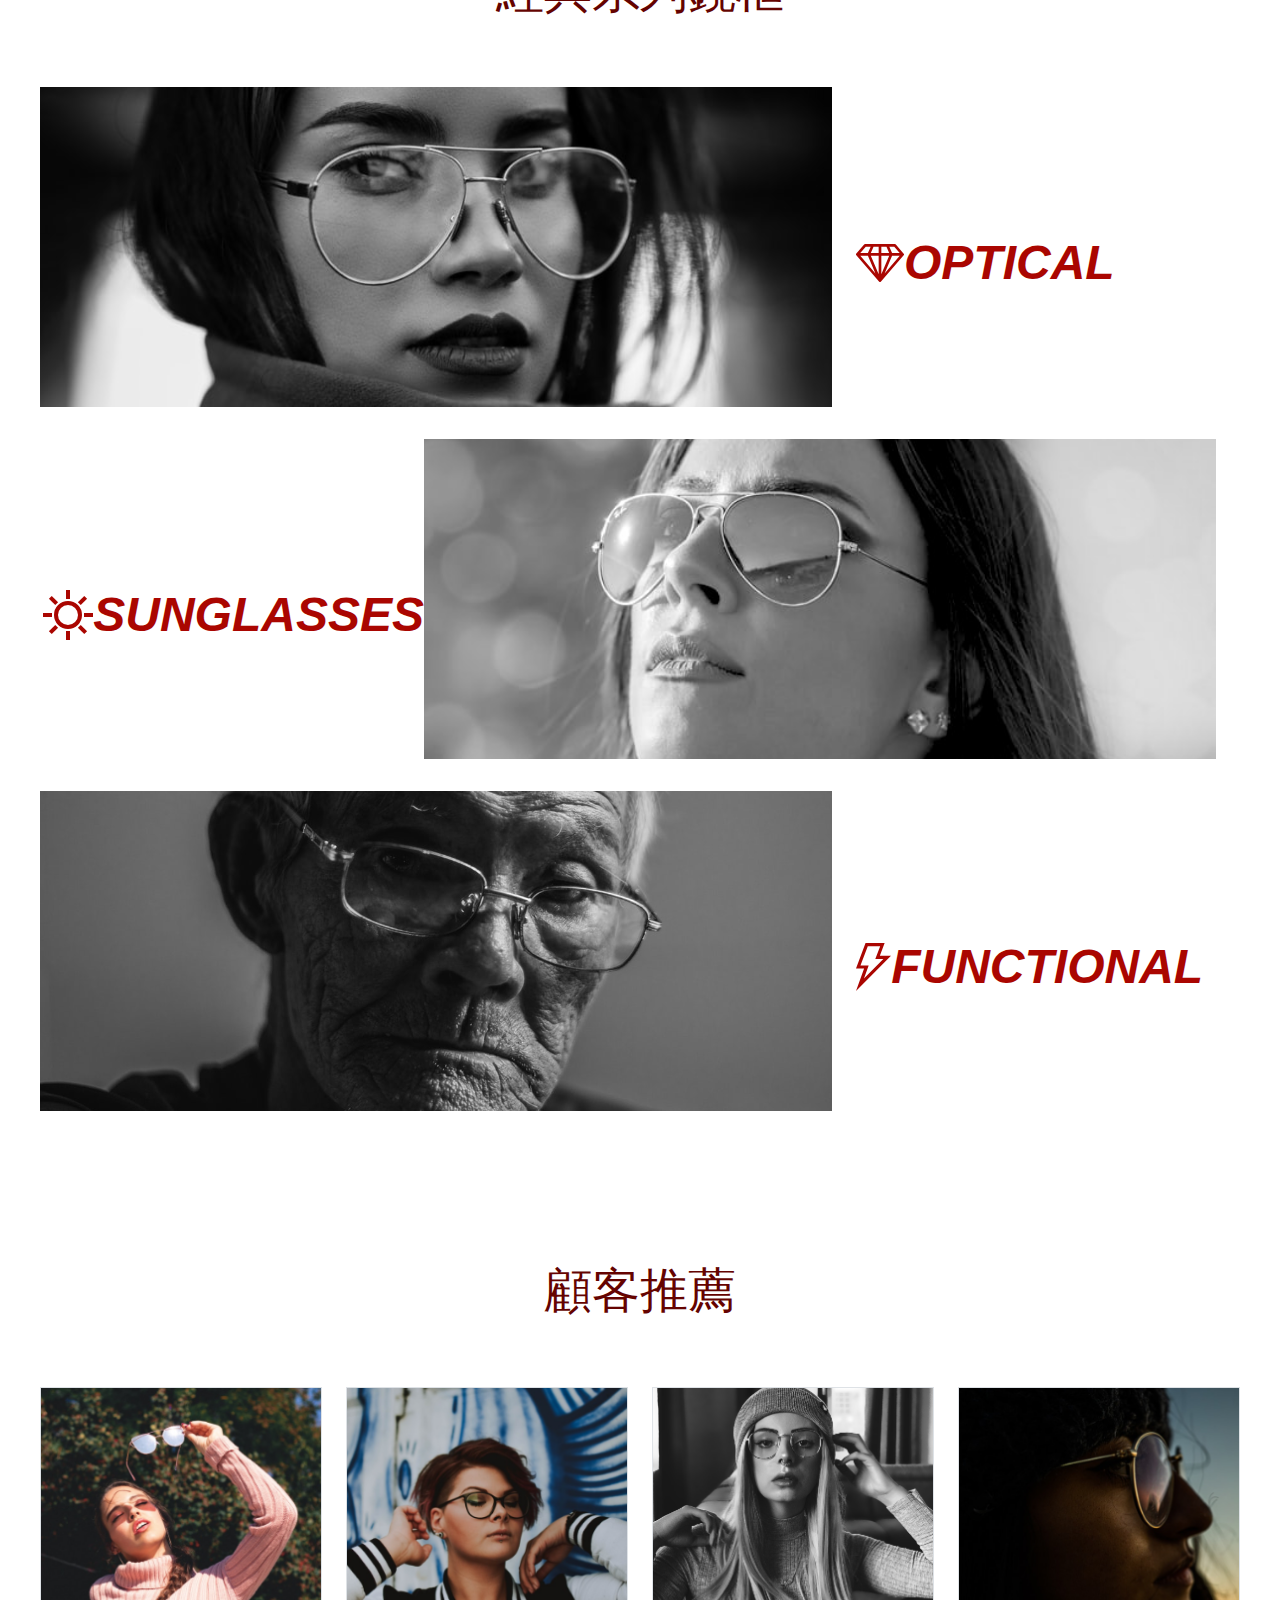
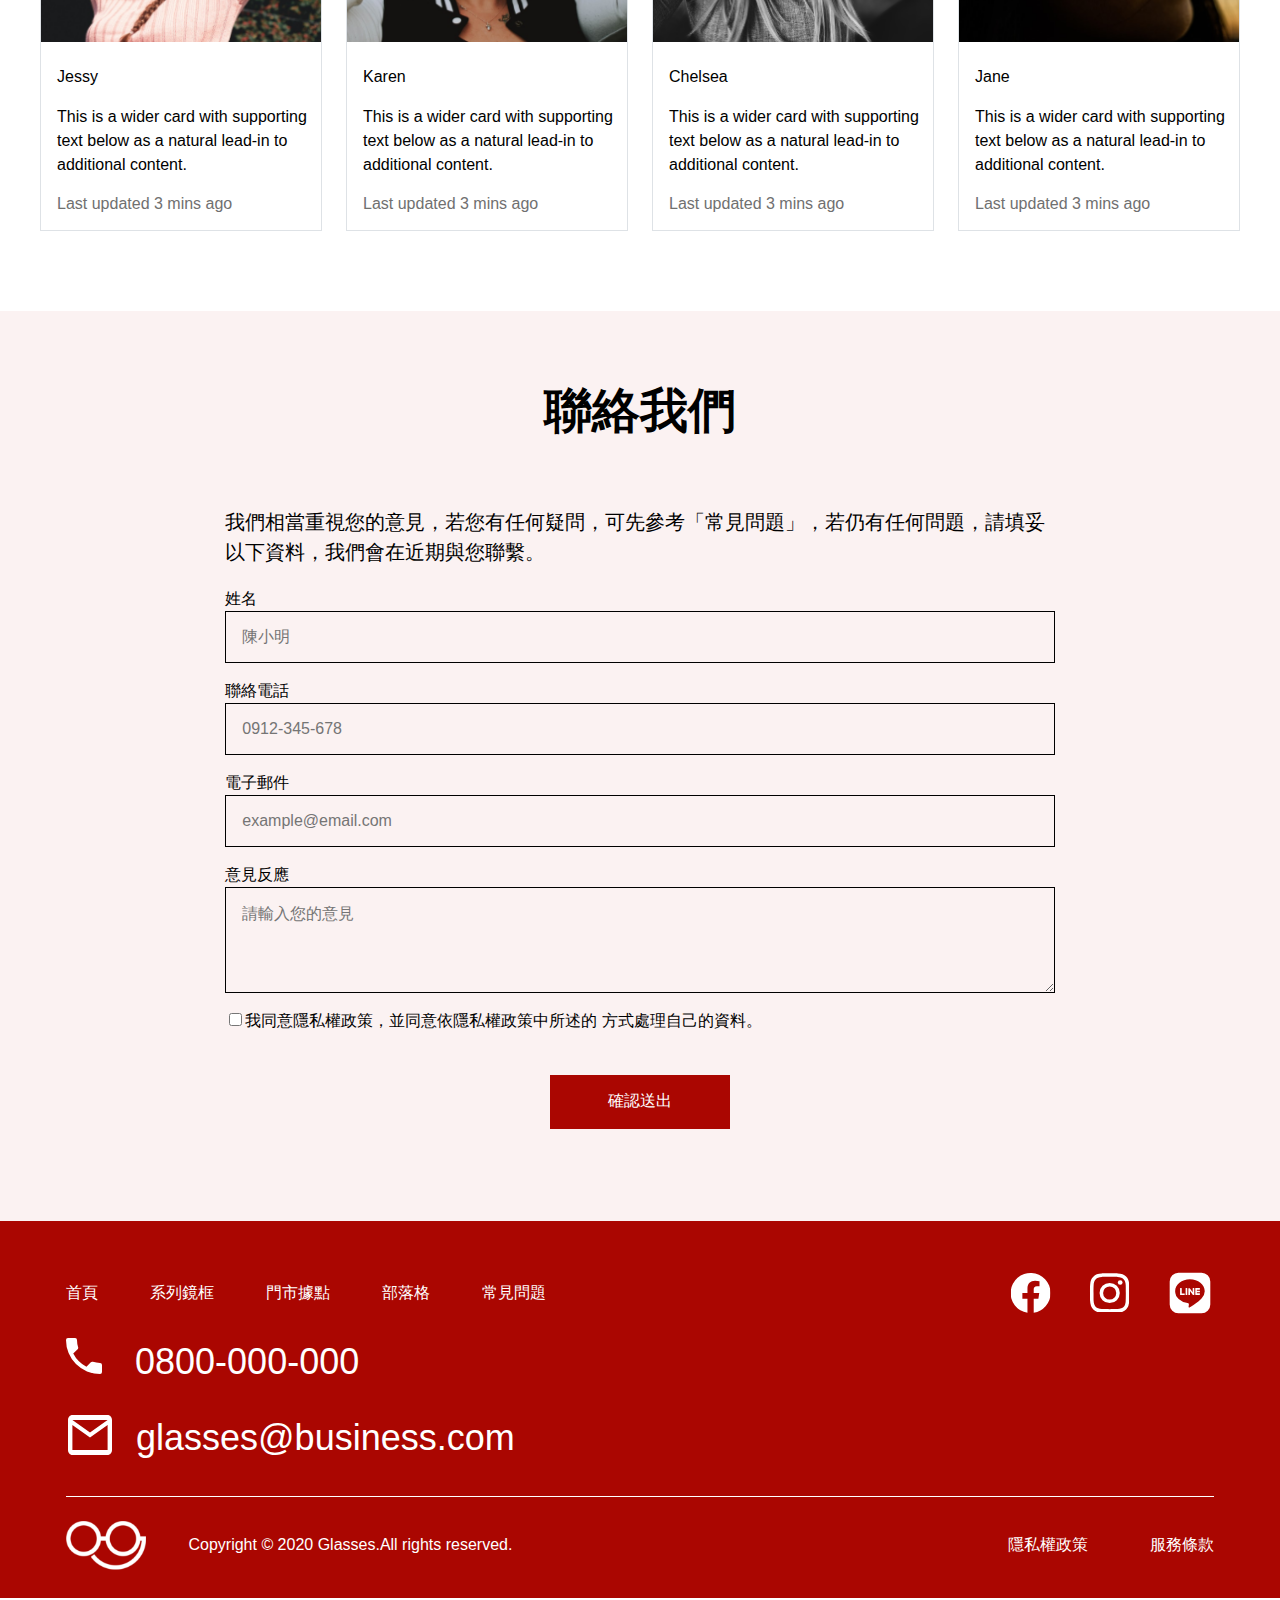
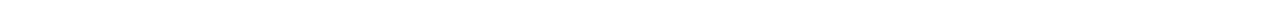
==== commit ac95f3fe: "working hard" ====
--- a/week3_homeWork/index.html
+++ b/week3_homeWork/index.html
@@ -63,16 +63,16 @@
         <p class="section-title">經典系列鏡框</p>
         <ul class="classic-list">
           <li class="classic-list-item w-100">
-            <img src="/images/8.png" alt="" class="item-img">
-            <h3><img src="/images/iconfinder_44_2529968.svg" alt="">OPTICAL</h3>
+            <img src="images/8.png" alt="" class="item-img">
+            <h3><img src="images/iconfinder_44_2529968.svg" alt="">OPTICAL</h3>
           </li>
           <li class="classic-list-item w-100">
-            <img src="/images/pic.png" alt="" class="item-img">
-            <h3><img src="/images/Layer_1.svg" alt="">SUNGLASSES</h3>
+            <img src="images/pic.png" alt="" class="item-img">
+            <h3><img src="images/Layer_1.svg" alt="">SUNGLASSES</h3>
           </li>
           <li class="classic-list-item w-100">
-            <img src="/images/28.png" alt="" class="item-img">
-            <h3><img src="/images/Page-1.svg" alt="">FUNCTIONAL</h3>
+            <img src="images/28.png" alt="" class="item-img">
+            <h3><img src="images/Page-1.svg" alt="">FUNCTIONAL</h3>
           </li>
         </ul>
       </div>
@@ -84,25 +84,25 @@
         <p class="section-title">顧客推薦</p>
         <ul class="recommend-list">
           <li class="recommend-list-item">
-            <img src="/images/18.png" alt="">
+            <img src="images/18.png" alt="">
             <p class="name">Jessy</p>
             <p class="content">This is a wider card with supporting text below as a natural lead-in to additional content.</p>
             <p class="update-time">Last updated 3 mins ago</p>
           </li>
           <li class="recommend-list-item">
-            <img src="/images/25.png" alt="">
+            <img src="images/25.png" alt="">
             <p class="name">Karen</p>
             <p class="content">This is a wider card with supporting text below as a natural lead-in to additional content.</p>
             <p class="update-time">Last updated 3 mins ago</p>
           </li>
           <li class="recommend-list-item">
-            <img src="/images/36.png" alt="">
+            <img src="images/36.png" alt="">
             <p class="name">Chelsea</p>
             <p class="content">This is a wider card with supporting text below as a natural lead-in to additional content.</p>
             <p class="update-time">Last updated 3 mins ago</p>
           </li>
           <li class="recommend-list-item">
-            <img src="/images/45.png" alt="">
+            <img src="images/45.png" alt="">
             <p class="name">Jane</p>
             <p class="content">This is a wider card with supporting text below as a natural lead-in to additional content.</p>
             <p class="update-time">Last updated 3 mins ago</p>
@@ -162,17 +162,17 @@
         <ul class="footer-icon">
           <li class="footer-icon-item">
             <a href="#" class="text-white">
-              <img src="/images/ic_social_fb.svg" alt="">
+              <img src="images/ic_social_fb.svg" alt="">
             </a>
           </li>
           <li class="footer-icon-item">
             <a href="#" class="text-white">
-              <img src="/images/ic_social_ig.svg" alt="">
+              <img src="images/ic_social_ig.svg" alt="">
             </a>
           </li>
           <li class="footer-icon-item">
             <a href="#" class="text-white">
-              <img src="/images/ic_social_line.svg" alt="">
+              <img src="images/ic_social_line.svg" alt="">
             </a>
           </li>
         </ul>
@@ -192,7 +192,7 @@
       <div class="footer-bottom">
         <ul class="footer-bottom-ul">
           <li>
-            <img src="/images/logo-new_工作區域 1.png" alt="">
+            <img src="images/logo-new_工作區域 1.png" alt="">
             <span>Copyright © 2020 Glasses.All rights reserved.</span>
           </li>
         </ul>
--- a/week3_homeWork/css/style.min.css
+++ b/week3_homeWork/css/style.min.css
@@ -1,2 +1,2 @@
-html,body,div,span,applet,object,iframe,h1,h2,h3,h4,h5,h6,p,blockquote,pre,a,abbr,acronym,address,big,cite,code,del,dfn,em,img,ins,kbd,q,s,samp,small,strike,strong,sub,sup,tt,var,b,u,i,center,dl,dt,dd,ol,ul,li,fieldset,form,label,legend,table,caption,tbody,tfoot,thead,tr,th,td,article,aside,canvas,details,embed,figure,figcaption,footer,header,hgroup,menu,nav,output,ruby,section,summary,time,mark,audio,video{margin:0;padding:0;border:0;font-size:100%;font:inherit;vertical-align:baseline}article,aside,details,figcaption,figure,footer,header,hgroup,menu,nav,section{display:block}body{line-height:1}ol,ul{list-style:none}blockquote,q{quotes:none}blockquote:before,blockquote:after,q:before,q:after{content:'';content:none}table{border-collapse:collapse;border-spacing:0}.h-100{height:100%}.w-100{width:100%}.text-white{color:white !important;text-decoration:none !important}.text-medium{font-weight:500}.text-regular{font-weight:400}*{-webkit-box-sizing:border-box;box-sizing:border-box}body{font-family:-apple-system, BlinkMacSystemFont, "Segoe UI", "Microsoft JhengHei", Roboto, "Helvetica Neue", Arial, sans-serif;line-height:1.5}h1,h2,h3,h4,h5,h6{line-height:1.2}.container{max-width:1224px;margin:0 auto;padding-left:12px;padding-right:12px}.contact-container{max-width:816px;margin:0 auto;padding-left:12px;padding-right:12px}.navBar{background-color:#aa0601;font-size:20px}.navBar .navWrap{display:-webkit-box;display:-ms-flexbox;display:flex;-webkit-box-pack:justify;-ms-flex-pack:justify;justify-content:space-between}.navBar .navWrap .nav-logo{background-image:url("../images/logo-new_工作區域 1.png");background-position:center center;background-repeat:no-repeat;width:80px;height:100%;text-indent:-999em;margin-left:64px}.navBar .navWrap .nav-list{display:-webkit-box;display:-ms-flexbox;display:flex;-webkit-box-pack:end;-ms-flex-pack:end;justify-content:flex-end}.navBar .navWrap .nav-list .nav-list-item{margin-top:40px;margin-right:64px;margin-bottom:40px}.navBar .navWrap .nav-list .nav-list-item a{text-decoration:none;color:white}.banner{height:840px;color:#650300;font-weight:500;background-image:url("../images/68.png");background-position:center center;background-size:cover}.banner .banner-block{display:-webkit-box;display:-ms-flexbox;display:flex;-webkit-box-pack:end;-ms-flex-pack:end;justify-content:flex-end;-webkit-box-align:center;-ms-flex-align:center;align-items:center}.banner .banner-block .banner-title{text-align:right}.banner .banner-block .banner-title h3{font-size:36px}.banner .banner-block .banner-title h2{font-size:64px}.section-title{padding-top:4rem;padding-bottom:60px;font-size:3rem;text-align:center}.pro-section{background-color:rgba(170,6,1,0.05)}.pro-section .section-title{color:#650300}.pro-list{display:-webkit-box;display:-ms-flexbox;display:flex;-webkit-box-pack:justify;-ms-flex-pack:justify;justify-content:space-between;-webkit-box-align:start;-ms-flex-align:start;align-items:flex-start;-ms-flex-wrap:nowrap;flex-wrap:nowrap}.pro-list .pro-list-item{display:-webkit-box;display:-ms-flexbox;display:flex;-ms-flex-wrap:wrap;flex-wrap:wrap;-webkit-box-pack:center;-ms-flex-pack:center;justify-content:center;-ms-flex-line-pack:center;align-content:center;margin-bottom:5rem;width:23.5%}.pro-list .pro-list-item .item-icon-dollar,.pro-list .pro-list-item .item-icon-clock,.pro-list .pro-list-item .item-icon-heart,.pro-list .pro-list-item .item-icon-glasses{width:100%;height:100px;background-position:center center;background-repeat:no-repeat}.pro-list .pro-list-item h3{color:#650300;font-size:24px;padding-top:40px}.pro-list .pro-list-item p{text-align:justify;padding:0 37px}.item-icon-dollar{background-image:url("../images/iconfinder_circle-dollar_430089.svg")}.item-icon-clock{background-image:url("../images/iconfinder_clock-1_430090.svg")}.item-icon-heart{background-image:url("../images/iconfinder_heart_430099.svg")}.item-icon-glasses{background-image:url("../images/iconfinder_glasses_430098 (1).svg")}.classic-section .section-title{color:#650300}.classic-list{display:-webkit-box;display:-ms-flexbox;display:flex;-ms-flex-wrap:wrap;flex-wrap:wrap}.classic-list .classic-list-item{display:-webkit-box;display:-ms-flexbox;display:flex;-ms-flex-wrap:nowrap;flex-wrap:nowrap}.classic-list .classic-list-item .item-img{width:66%;margin-right:2%;margin-bottom:2rem}.classic-list .classic-list-item h3{display:-webkit-box;display:-ms-flexbox;display:flex;-webkit-box-pack:center;-ms-flex-pack:center;justify-content:center;-webkit-box-align:center;-ms-flex-align:center;align-items:center;color:#aa0601;font-size:48px;font-weight:bold;font-style:italic}.classic-list .classic-list-item:nth-child(odd){-webkit-box-orient:horizontal;-webkit-box-direction:normal;-ms-flex-direction:row;flex-direction:row}.classic-list .classic-list-item:nth-child(even){-webkit-box-orient:horizontal;-webkit-box-direction:reverse;-ms-flex-direction:row-reverse;flex-direction:row-reverse}.classic-list .classic-list-item:last-child{margin-bottom:3rem}.recommend-section .section-title{color:#650300}.recommend-section .recommend-list{display:-webkit-box;display:-ms-flexbox;display:flex;-webkit-box-pack:justify;-ms-flex-pack:justify;justify-content:space-between;-ms-flex-wrap:nowrap;flex-wrap:nowrap}.recommend-section .recommend-list .recommend-list-item{border:1px solid #dee2e6;width:23.5%;margin-bottom:5rem}.recommend-section .recommend-list .recommend-list-item .name{font-weight:500}.recommend-section .recommend-list .recommend-list-item .name,.recommend-section .recommend-list .recommend-list-item .content,.recommend-section .recommend-list .recommend-list-item .upsate-time{padding:1rem 0 0 1rem}.recommend-section .recommend-list .recommend-list-item .update-time{color:#707070;line-height:21px;padding:1rem 0 1rem 1rem}.contact-section{padding-bottom:92px;background-color:rgba(170,6,1,0.05)}.contact-section .section-title{color:#000;font-weight:600}.contact-section .contact{font-size:20px;padding-bottom:1.25rem}.contact-section input[type="submit"]{display:block;margin:2.625rem auto 0 auto;font-size:1rem;width:180px;height:54px;border:none;background-color:#aa0601;color:#fff;cursor:pointer}.contact-section .form-item{margin-bottom:1rem}.contact-section .form-item input,.contact-section .form-item textarea{font-size:16px;display:block;padding:1rem;width:100%;border:1px solid black;background-color:transparent}.footer{background-color:#aa0601;padding:3rem 0 28px 0}.footer-div{display:-webkit-box;display:-ms-flexbox;display:flex;-webkit-box-pack:justify;-ms-flex-pack:justify;justify-content:space-between}.footer-div .footer-nav{display:-webkit-box;display:-ms-flexbox;display:flex;-webkit-box-pack:start;-ms-flex-pack:start;justify-content:flex-start;-webkit-box-align:center;-ms-flex-align:center;align-items:center}.footer-div .footer-nav .footer-nav-item{padding-right:1.625rem;padding-left:1.625rem}.footer-div .footer-icon{display:-webkit-box;display:-ms-flexbox;display:flex;-webkit-box-pack:start;-ms-flex-pack:start;justify-content:flex-start;-webkit-box-align:center;-ms-flex-align:center;align-items:center}.footer-div .footer-icon .footer-icon-item{width:3rem;height:3rem;margin-left:1rem;margin-right:1rem}.footer-div .footer-icon .footer-icon-item:last-child{margin-right:1.625rem}.footer-info{font-size:36px;margin:18px 1.625rem 0 1.625rem;line-height:54px;border-bottom:#fff 1px solid}.footer-info p{margin-bottom:22px}.footer-info p span{margin-left:23px;vertical-align:top}.footer-info p:last-child span{margin-left:12px}.footer-bottom{margin:1.5rem 1.625rem 0 1.625rem;display:-webkit-box;display:-ms-flexbox;display:flex;-webkit-box-pack:justify;-ms-flex-pack:justify;justify-content:space-between;-webkit-box-align:center;-ms-flex-align:center;align-items:center}.footer-bottom .footer-bottom-ul{display:-webkit-box;display:-ms-flexbox;display:flex;-webkit-box-pack:start;-ms-flex-pack:start;justify-content:flex-start;-webkit-box-align:center;-ms-flex-align:center;align-items:center}.footer-bottom .footer-bottom-ul li>img,.footer-bottom .footer-bottom-ul li>span{vertical-align:middle}.footer-bottom .footer-bottom-ul span{margin-left:2.375rem}.footer-bottom .footer-last-ul{display:-webkit-box;display:-ms-flexbox;display:flex;-webkit-box-pack:justify;-ms-flex-pack:justify;justify-content:space-between}.footer-bottom .footer-last-ul li{margin-left:3.875rem}
+html,body,div,span,applet,object,iframe,h1,h2,h3,h4,h5,h6,p,blockquote,pre,a,abbr,acronym,address,big,cite,code,del,dfn,em,img,ins,kbd,q,s,samp,small,strike,strong,sub,sup,tt,var,b,u,i,center,dl,dt,dd,ol,ul,li,fieldset,form,label,legend,table,caption,tbody,tfoot,thead,tr,th,td,article,aside,canvas,details,embed,figure,figcaption,footer,header,hgroup,menu,nav,output,ruby,section,summary,time,mark,audio,video{margin:0;padding:0;border:0;font-size:100%;font:inherit;vertical-align:baseline}article,aside,details,figcaption,figure,footer,header,hgroup,menu,nav,section{display:block}body{line-height:1}ol,ul{list-style:none}blockquote,q{quotes:none}blockquote:before,blockquote:after,q:before,q:after{content:'';content:none}table{border-collapse:collapse;border-spacing:0}.h-100{height:100%}.w-100{width:100%}.text-white{color:white !important;text-decoration:none !important}.text-medium{font-weight:500}.text-regular{font-weight:400}*{-webkit-box-sizing:border-box;box-sizing:border-box}body{font-family:-apple-system, BlinkMacSystemFont, "Segoe UI", "Microsoft JhengHei", Roboto, "Helvetica Neue", Arial, sans-serif;line-height:1.5}h1,h2,h3,h4,h5,h6{line-height:1.2}.container{max-width:1224px;margin:0 auto;padding-left:12px;padding-right:12px}.contact-container{max-width:66.67%;margin:0 auto;padding-left:12px;padding-right:12px}.navBar{background-color:#aa0601;font-size:20px}.navBar .navWrap{display:-webkit-box;display:-ms-flexbox;display:flex;-webkit-box-pack:justify;-ms-flex-pack:justify;justify-content:space-between}.navBar .navWrap .nav-logo{background-image:url("../images/logo-new_工作區域 1.png");background-position:center center;background-repeat:no-repeat;width:80px;height:100%;text-indent:-999em;margin-left:64px}.navBar .navWrap .nav-list{display:-webkit-box;display:-ms-flexbox;display:flex;-webkit-box-pack:end;-ms-flex-pack:end;justify-content:flex-end}.navBar .navWrap .nav-list .nav-list-item{margin-top:40px;margin-right:64px;margin-bottom:40px}.navBar .navWrap .nav-list .nav-list-item a{text-decoration:none;color:white}.banner{height:840px;color:#650300;font-weight:500;background-image:url("../images/68.png");background-position:center center;background-size:cover}.banner .banner-block{display:-webkit-box;display:-ms-flexbox;display:flex;-webkit-box-pack:end;-ms-flex-pack:end;justify-content:flex-end;-webkit-box-align:center;-ms-flex-align:center;align-items:center}.banner .banner-block .banner-title{text-align:right}.banner .banner-block .banner-title h3{font-size:36px}.banner .banner-block .banner-title h2{font-size:64px}.section-title{padding-top:4rem;padding-bottom:60px;font-size:3rem;text-align:center}.pro-section{background-color:rgba(170,6,1,0.05)}.pro-section .section-title{color:#650300}.pro-list{display:-webkit-box;display:-ms-flexbox;display:flex;-webkit-box-pack:justify;-ms-flex-pack:justify;justify-content:space-between;-webkit-box-align:start;-ms-flex-align:start;align-items:flex-start;-ms-flex-wrap:wrap;flex-wrap:wrap}.pro-list .pro-list-item{display:-webkit-box;display:-ms-flexbox;display:flex;-ms-flex-wrap:wrap;flex-wrap:wrap;-webkit-box-pack:center;-ms-flex-pack:center;justify-content:center;-ms-flex-line-pack:center;align-content:center;margin-bottom:5rem;width:23.5%}.pro-list .pro-list-item .item-icon-dollar,.pro-list .pro-list-item .item-icon-clock,.pro-list .pro-list-item .item-icon-heart,.pro-list .pro-list-item .item-icon-glasses{width:100%;height:100px;background-position:center center;background-repeat:no-repeat}.pro-list .pro-list-item h3{color:#650300;font-size:24px;padding-top:40px}.pro-list .pro-list-item p{text-align:justify;padding:0 37px}.item-icon-dollar{background-image:url("../images/iconfinder_circle-dollar_430089.svg")}.item-icon-clock{background-image:url("../images/iconfinder_clock-1_430090.svg")}.item-icon-heart{background-image:url("../images/iconfinder_heart_430099.svg")}.item-icon-glasses{background-image:url("../images/iconfinder_glasses_430098 (1).svg")}.classic-section .section-title{color:#650300}.classic-list{display:-webkit-box;display:-ms-flexbox;display:flex;-ms-flex-wrap:wrap;flex-wrap:wrap}.classic-list .classic-list-item{display:-webkit-box;display:-ms-flexbox;display:flex;-ms-flex-wrap:nowrap;flex-wrap:nowrap}.classic-list .classic-list-item .item-img{width:66%;margin-right:2%;margin-bottom:2rem}.classic-list .classic-list-item h3{display:-webkit-box;display:-ms-flexbox;display:flex;-webkit-box-pack:center;-ms-flex-pack:center;justify-content:center;-webkit-box-align:center;-ms-flex-align:center;align-items:center;color:#aa0601;font-size:48px;font-weight:bold;font-style:italic}.classic-list .classic-list-item:nth-child(odd){-webkit-box-orient:horizontal;-webkit-box-direction:normal;-ms-flex-direction:row;flex-direction:row}.classic-list .classic-list-item:nth-child(even){-webkit-box-orient:horizontal;-webkit-box-direction:reverse;-ms-flex-direction:row-reverse;flex-direction:row-reverse}.classic-list .classic-list-item:last-child{margin-bottom:3rem}.recommend-section .section-title{color:#650300}.recommend-section .recommend-list{display:-webkit-box;display:-ms-flexbox;display:flex;-webkit-box-pack:justify;-ms-flex-pack:justify;justify-content:space-between;-ms-flex-wrap:nowrap;flex-wrap:nowrap}.recommend-section .recommend-list .recommend-list-item{border:1px solid #dee2e6;width:23.5%;margin-bottom:5rem}.recommend-section .recommend-list .recommend-list-item img{width:100%}.recommend-section .recommend-list .recommend-list-item .name{font-weight:500}.recommend-section .recommend-list .recommend-list-item .name,.recommend-section .recommend-list .recommend-list-item .content,.recommend-section .recommend-list .recommend-list-item .upsate-time{padding:1rem 0 0 1rem}.recommend-section .recommend-list .recommend-list-item .update-time{color:#707070;line-height:21px;padding:1rem 0 1rem 1rem}.contact-section{padding-bottom:92px;background-color:rgba(170,6,1,0.05)}.contact-section .section-title{color:#000;font-weight:600}.contact-section .contact{font-size:20px;padding-bottom:1.25rem}.contact-section input[type="submit"]{display:block;margin:2.625rem auto 0 auto;font-size:1rem;width:180px;height:54px;border:none;background-color:#aa0601;color:#fff;cursor:pointer}.contact-section .form-item{margin-bottom:1rem}.contact-section .form-item input,.contact-section .form-item textarea{font-size:16px;display:block;padding:1rem;width:100%;border:1px solid black;background-color:transparent}.footer{background-color:#aa0601;padding:3rem 0 28px 0}.footer-div{display:-webkit-box;display:-ms-flexbox;display:flex;-webkit-box-pack:justify;-ms-flex-pack:justify;justify-content:space-between}.footer-div .footer-nav{display:-webkit-box;display:-ms-flexbox;display:flex;-webkit-box-pack:start;-ms-flex-pack:start;justify-content:flex-start;-webkit-box-align:center;-ms-flex-align:center;align-items:center}.footer-div .footer-nav .footer-nav-item{padding-right:1.625rem;padding-left:1.625rem}.footer-div .footer-icon{display:-webkit-box;display:-ms-flexbox;display:flex;-webkit-box-pack:start;-ms-flex-pack:start;justify-content:flex-start;-webkit-box-align:center;-ms-flex-align:center;align-items:center}.footer-div .footer-icon .footer-icon-item{width:3rem;height:3rem;margin-left:1rem;margin-right:1rem}.footer-div .footer-icon .footer-icon-item img{width:100%}.footer-div .footer-icon .footer-icon-item:last-child{margin-right:1.625rem}.footer-info{font-size:36px;margin:18px 1.625rem 0 1.625rem;line-height:54px;border-bottom:#fff 1px solid}.footer-info p{margin-bottom:22px}.footer-info p span{margin-left:23px;vertical-align:top}.footer-info p:last-child span{margin-left:12px}.footer-bottom{margin:1.5rem 1.625rem 0 1.625rem;display:-webkit-box;display:-ms-flexbox;display:flex;-webkit-box-pack:justify;-ms-flex-pack:justify;justify-content:space-between;-webkit-box-align:center;-ms-flex-align:center;align-items:center}.footer-bottom .footer-bottom-ul{display:-webkit-box;display:-ms-flexbox;display:flex;-webkit-box-pack:start;-ms-flex-pack:start;justify-content:flex-start;-webkit-box-align:center;-ms-flex-align:center;align-items:center}.footer-bottom .footer-bottom-ul li>img,.footer-bottom .footer-bottom-ul li>span{vertical-align:middle}.footer-bottom .footer-bottom-ul span{margin-left:2.375rem}.footer-bottom .footer-last-ul{display:-webkit-box;display:-ms-flexbox;display:flex;-webkit-box-pack:justify;-ms-flex-pack:justify;justify-content:space-between}.footer-bottom .footer-last-ul li{margin-left:3.875rem}@media (max-width: 1200px){.classic-list .classic-list-item h3{font-size:28px;margin:0 auto}.classic-list .classic-list-item:nth-child(even){-webkit-box-orient:horizontal;-webkit-box-direction:normal;-ms-flex-direction:row;flex-direction:row}}@media (max-width: 806px){.pro-list{-webkit-box-pack:space-evenly;-ms-flex-pack:space-evenly;justify-content:space-evenly}.pro-list .pro-list-item{width:41%}.classic-list .classic-list-item h3{font-size:28px;margin:0 auto}.recommend-section .recommend-list{-webkit-box-pack:space-evenly;-ms-flex-pack:space-evenly;justify-content:space-evenly;-ms-flex-wrap:wrap;flex-wrap:wrap}.recommend-section .recommend-list .recommend-list-item{width:43%}.footer-div .footer-nav{display:-webkit-box;display:-ms-flexbox;display:flex;-webkit-box-pack:start;-ms-flex-pack:start;justify-content:flex-start;-webkit-box-align:center;-ms-flex-align:center;align-items:center}.footer-div .footer-nav .footer-nav-item{padding-right:1.625rem;padding-left:1.625rem}.footer-div .footer-icon{display:-webkit-box;display:-ms-flexbox;display:flex;-webkit-box-pack:start;-ms-flex-pack:start;justify-content:flex-start;-webkit-box-align:center;-ms-flex-align:center;align-items:center}.footer-div .footer-icon .footer-icon-item{width:1.5rem;height:1.5rem;margin-left:0.75rem;margin-right:0.75rem}.footer-info .footer-info-wrap p{margin-bottom:11px}.footer-info .footer-info-wrap img{width:23px}.footer-info .footer-info-wrap span{margin-left:12px;font-size:20px}.footer-bottom .footer-bottom-ul img{display:none}.footer-bottom .footer-bottom-ul span{margin-left:0}}
 /*# sourceMappingURL=style.min.css.map */